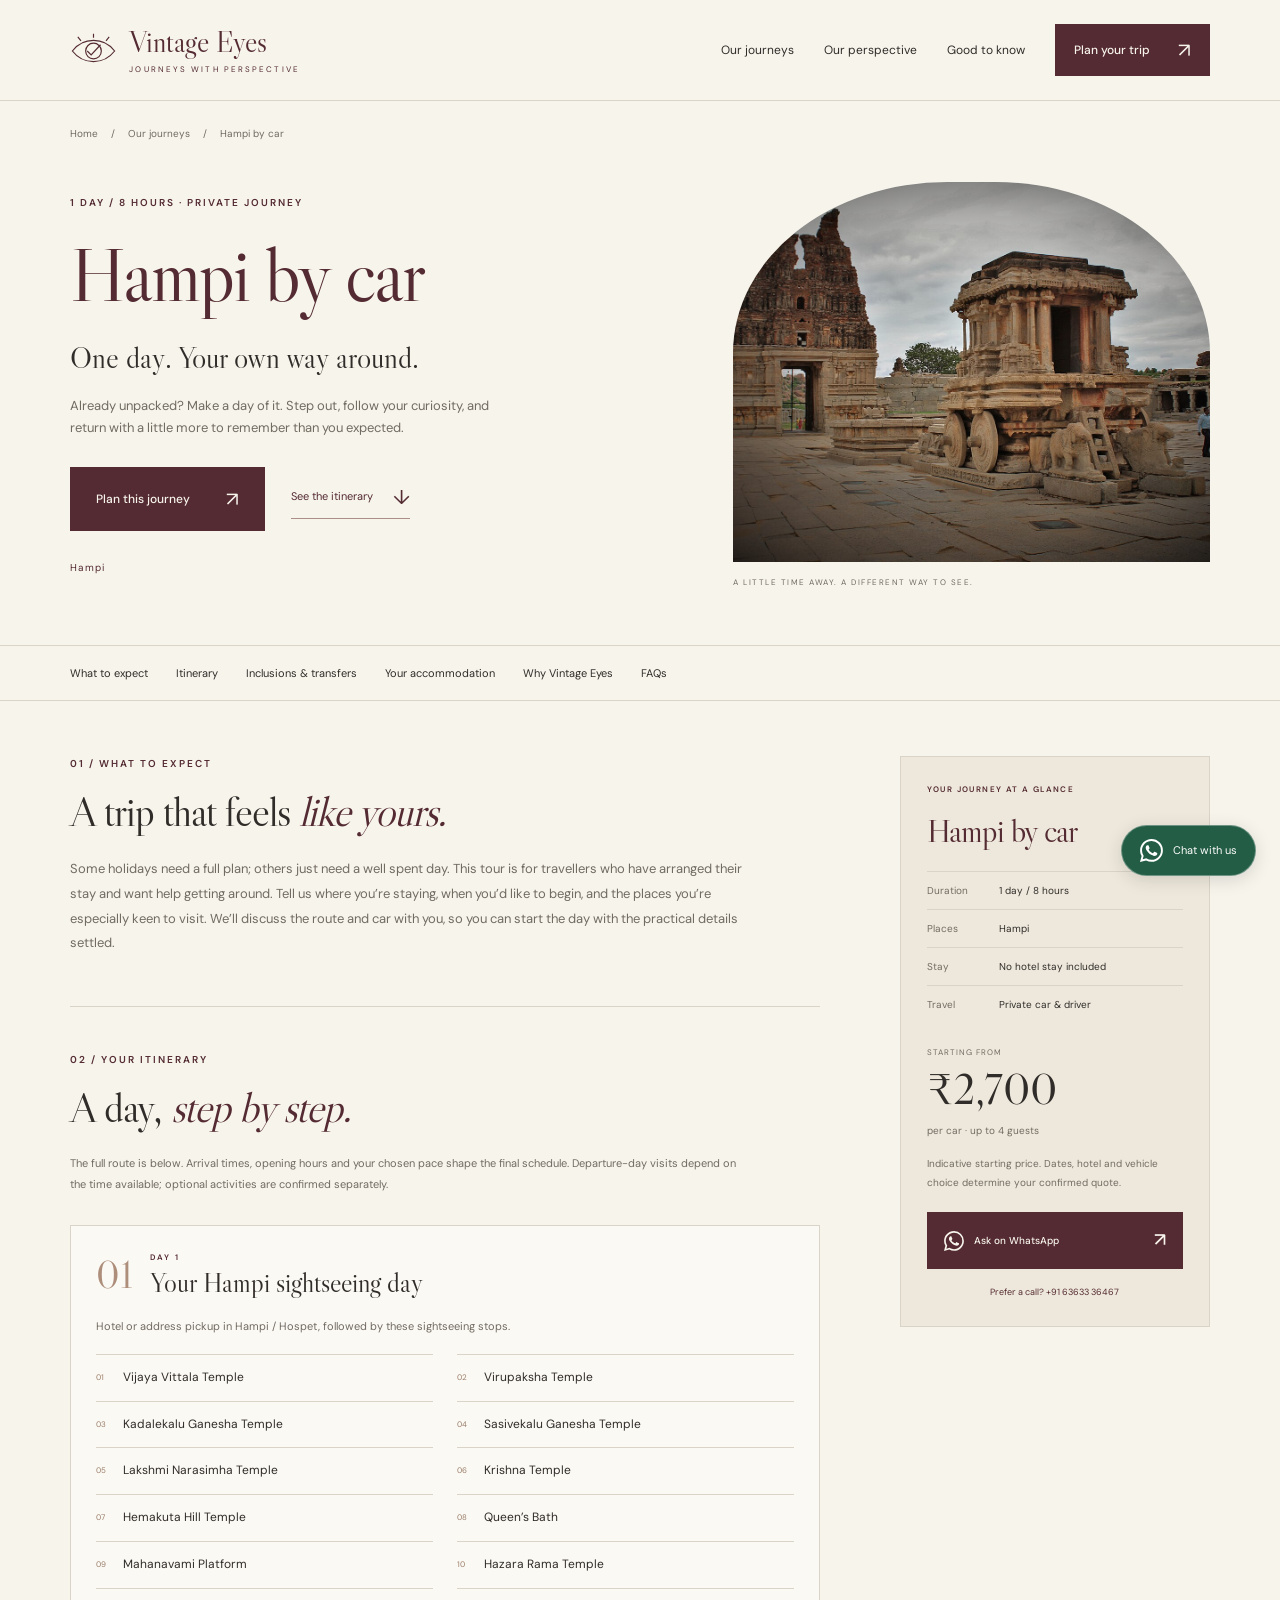
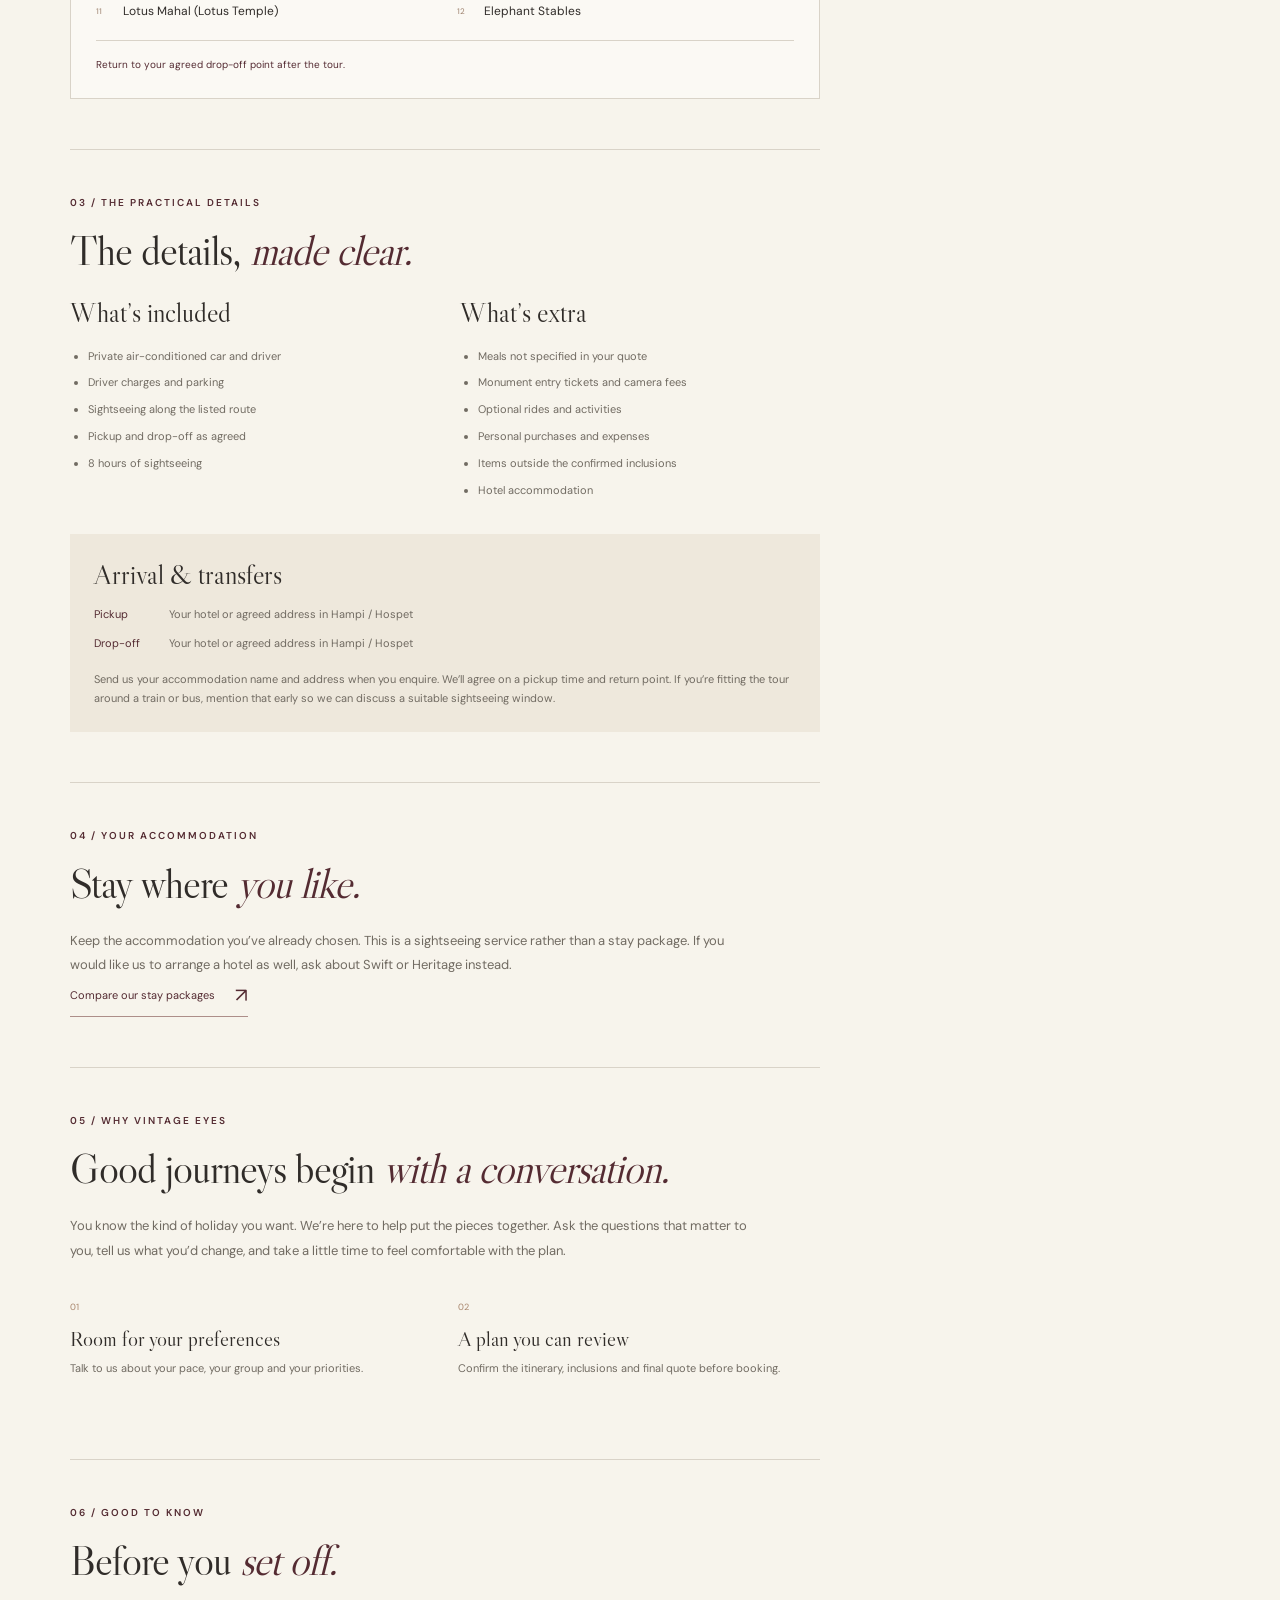
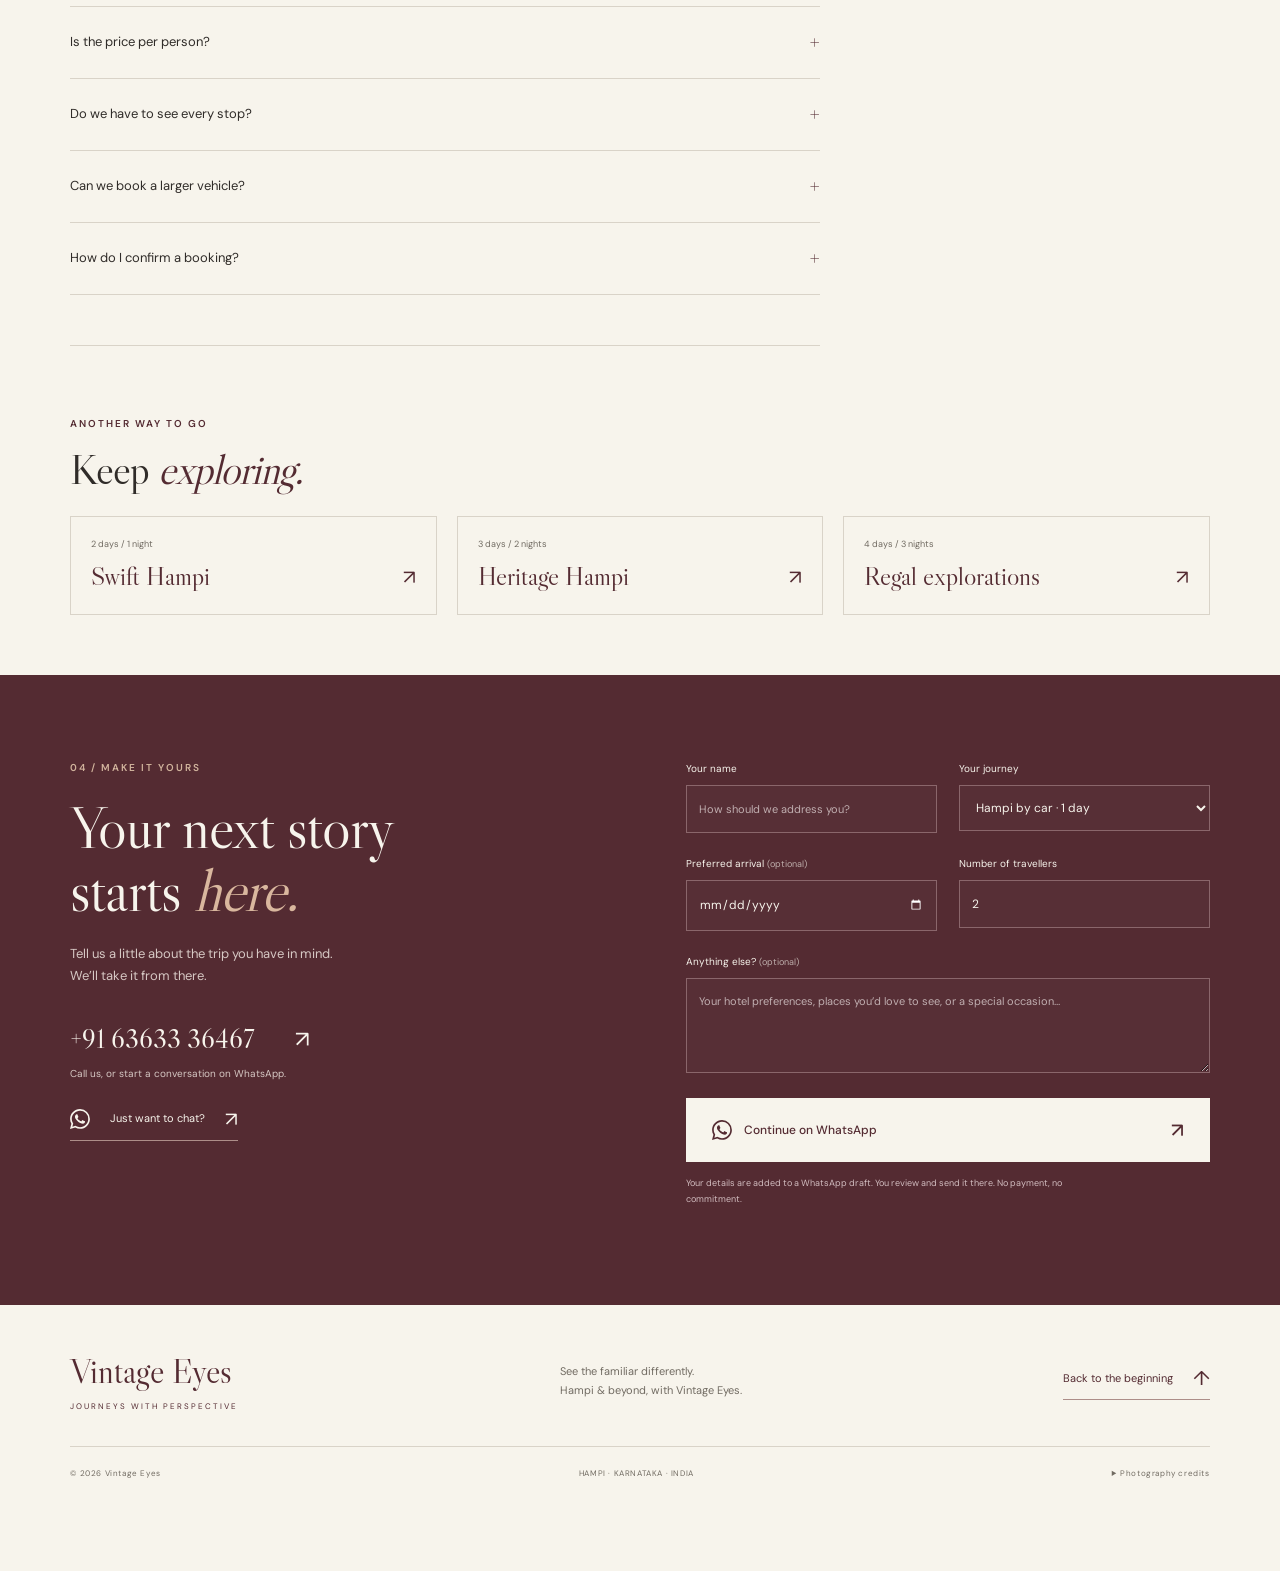
==== tours/hampi-sightseeing-by-car/index.html @ 8d4f8f56 "Add dedicated tour pages and improve WhatsApp enquiries" ====
<!doctype html>
<html lang="en">
<head>
  <meta charset="UTF-8">
  <meta name="viewport" content="width=device-width, initial-scale=1">
  <meta name="theme-color" content="#542b32">
  <title>Hampi sightseeing by car — a private day tour | Vintage Eyes</title>
  <meta name="description" content="Hampi sightseeing by car — a private day tour. See the complete itinerary, inclusions, transfers and stay options. Enquire with Vintage Eyes on WhatsApp.">
  <link rel="canonical" href="https://vintageeyestours.in/tours/hampi-sightseeing-by-car/">
  <meta property="og:title" content="Hampi sightseeing by car — a private day tour | Vintage Eyes">
  <meta property="og:description" content="Hampi sightseeing by car — a private day tour. See the complete itinerary, inclusions, transfers and stay options. Enquire with Vintage Eyes on WhatsApp.">
  <meta property="og:type" content="website">
  <meta property="og:url" content="https://vintageeyestours.in/tours/hampi-sightseeing-by-car/">
  <meta property="og:image" content="https://vintageeyestours.in/assets/images/chariot.jpg">
  <link rel="icon" href="../../assets/favicon.svg" type="image/svg+xml">
  <link rel="stylesheet" href="../../assets/css/style.css">
  <script src="../../assets/js/site.js" defer></script>
  <script type="application/ld+json">{"@context": "https://schema.org", "@type": "BreadcrumbList", "itemListElement": [{"@type": "ListItem", "position": 1, "name": "Home", "item": "https://vintageeyestours.in/"}, {"@type": "ListItem", "position": 2, "name": "Hampi by car", "item": "https://vintageeyestours.in/tours/hampi-sightseeing-by-car/"}]}</script>
</head>
<body class="tour-page">
<a class="skip-link" href="#main">Skip to content</a>
<header class="site-header">
    <a class="brand" href="../../" aria-label="Vintage Eyes home"><svg viewBox="0 0 60 44" aria-hidden="true"><path d="M3 23C17 5 43 5 57 23C43 41 17 41 3 23Z"/><circle cx="30" cy="23" r="10"/><path d="m22 23 5 5 12-13M30 1v5M10 5l4 5M50 5l-4 5"/></svg><span>Vintage Eyes<small>JOURNEYS WITH PERSPECTIVE</small></span></a>
    <button class="menu-toggle" aria-expanded="false" aria-controls="navigation" hidden>Menu <span aria-hidden="true">☰</span></button>
    <nav id="navigation" aria-label="Main navigation"><a href="../../#journeys">Our journeys</a><a href="../../#perspective">Our perspective</a><a href="../../#questions">Good to know</a><a class="button small" href="#plan">Plan your trip <span aria-hidden="true">↗</span></a></nav>
  </header>
<main id="main">
  <div class="breadcrumbs"><a href="../../">Home</a><span aria-hidden="true">/</span><a href="../../#journeys">Our journeys</a><span aria-hidden="true">/</span><span>Hampi by car</span></div>
  <section class="tour-hero section" aria-labelledby="tour-title"><div><p class="eyebrow">1 DAY / 8 HOURS · PRIVATE JOURNEY</p><h1 id="tour-title">Hampi by car</h1><p class="tour-tagline">One day. Your own way around.</p><p class="tour-intro">Already unpacked? Make a day of it. Step out, follow your curiosity, and return with a little more to remember than you expected.</p><div class="tour-hero-actions"><a class="button" href="#plan">Plan this journey <span aria-hidden="true">↗</span></a><a class="text-link" href="#itinerary">See the itinerary <span aria-hidden="true">↓</span></a></div><p class="tour-location">Hampi</p></div><figure><img src="../../assets/images/chariot.jpg" alt="The carved stone wheels and pillars of the Stone Chariot in Hampi" width="1280" height="853" fetchpriority="high"><figcaption>A LITTLE TIME AWAY. A DIFFERENT WAY TO SEE.</figcaption></figure></section>
  <nav class="tour-section-nav" aria-label="On this tour page"><a href="#expect">What to expect</a><a href="#itinerary">Itinerary</a><a href="#included">Inclusions & transfers</a><a href="#stays">Your accommodation</a><a href="#why-us">Why Vintage Eyes</a><a href="#questions">FAQs</a></nav>
  <div class="tour-layout section">
    <div class="tour-content">
      <section id="expect" class="tour-section"><p class="eyebrow">01 / WHAT TO EXPECT</p><h2>A trip that feels <em>like yours.</em></h2><p>Some holidays need a full plan; others just need a well spent day. This tour is for travellers who have arranged their stay and want help getting around. Tell us where you’re staying, when you’d like to begin, and the places you’re especially keen to visit. We’ll discuss the route and car with you, so you can start the day with the practical details settled.</p></section>
      <section id="itinerary" class="tour-section"><p class="eyebrow">02 / YOUR ITINERARY</p><h2>A day, <em>step by step.</em></h2><p class="section-note">The full route is below. Arrival times, opening hours and your chosen pace shape the final schedule. Departure-day visits depend on the time available; optional activities are confirmed separately.</p><article class="day-itinerary" data-day="1">
          <div class="day-heading"><span class="day-number">01</span><div><p class="eyebrow">DAY 1</p><h3>Your Hampi sightseeing day</h3></div></div>
          <p class="day-intro">Hotel or address pickup in Hampi / Hospet, followed by these sightseeing stops.</p>
          <ol class="stop-list"><li><span class="stop-number">01</span><div><h4>Vijaya Vittala Temple</h4></div></li><li><span class="stop-number">02</span><div><h4>Virupaksha Temple</h4></div></li><li><span class="stop-number">03</span><div><h4>Kadalekalu Ganesha Temple</h4></div></li><li><span class="stop-number">04</span><div><h4>Sasivekalu Ganesha Temple</h4></div></li><li><span class="stop-number">05</span><div><h4>Lakshmi Narasimha Temple</h4></div></li><li><span class="stop-number">06</span><div><h4>Krishna Temple</h4></div></li><li><span class="stop-number">07</span><div><h4>Hemakuta Hill Temple</h4></div></li><li><span class="stop-number">08</span><div><h4>Queen’s Bath</h4></div></li><li><span class="stop-number">09</span><div><h4>Mahanavami Platform</h4></div></li><li><span class="stop-number">10</span><div><h4>Hazara Rama Temple</h4></div></li><li><span class="stop-number">11</span><div><h4>Lotus Mahal (Lotus Temple)</h4></div></li><li><span class="stop-number">12</span><div><h4>Elephant Stables</h4></div></li></ol>
          <p class="day-end">Return to your agreed drop-off point after the tour.</p>
        </article></section>
      <section id="included" class="tour-section"><p class="eyebrow">03 / THE PRACTICAL DETAILS</p><h2>The details, <em>made clear.</em></h2><div class="included-grid"><div><h3>What’s included</h3><ul><li>Private air-conditioned car and driver</li>
<li>Driver charges and parking</li>
<li>Sightseeing along the listed route</li>
<li>Pickup and drop-off as agreed</li>
<li>8 hours of sightseeing</li></ul></div><div><h3>What’s extra</h3><ul><li>Meals not specified in your quote</li>
<li>Monument entry tickets and camera fees</li>
<li>Optional rides and activities</li>
<li>Personal purchases and expenses</li>
<li>Items outside the confirmed inclusions</li>
<li>Hotel accommodation</li></ul></div></div><div class="transfer-details"><h3>Arrival & transfers</h3><dl><div><dt>Pickup</dt><dd>Your hotel or agreed address in Hampi / Hospet</dd></div><div><dt>Drop-off</dt><dd>Your hotel or agreed address in Hampi / Hospet</dd></div></dl><p>Send us your accommodation name and address when you enquire. We’ll agree on a pickup time and return point. If you’re fitting the tour around a train or bus, mention that early so we can discuss a suitable sightseeing window.</p></div></section>
      <section id="stays" class="tour-section"><p class="eyebrow">04 / YOUR ACCOMMODATION</p><h2>Stay where <em>you like.</em></h2><p>Keep the accommodation you’ve already chosen. This is a sightseeing service rather than a stay package. If you would like us to arrange a hotel as well, ask about Swift or Heritage instead.</p><a class="text-link" href="../../#journeys">Compare our stay packages <span aria-hidden="true">↗</span></a></section>
      <section id="why-us" class="tour-section"><p class="eyebrow">05 / WHY VINTAGE EYES</p><h2>Good journeys begin <em>with a conversation.</em></h2><p>You know the kind of holiday you want. We’re here to help put the pieces together. Ask the questions that matter to you, tell us what you’d change, and take a little time to feel comfortable with the plan.</p><div class="principles"><div><span>01</span><h3>Room for your preferences</h3><p>Talk to us about your pace, your group and your priorities.</p></div><div><span>02</span><h3>A plan you can review</h3><p>Confirm the itinerary, inclusions and final quote before booking.</p></div></div></section>
      <section id="questions" class="tour-section"><p class="eyebrow">06 / GOOD TO KNOW</p><h2>Before you <em>set off.</em></h2><div class="faq-list"><details><summary>Is the price per person?</summary><p>No. The starting price is per private car for up to four guests. Tell us your group size and vehicle preference for a confirmed quote.</p></details><details><summary>Do we have to see every stop?</summary><p>Tell us what interests you most and how much time you have. We’ll discuss a route that suits your day before confirming it.</p></details><details><summary>Can we book a larger vehicle?</summary><p>Tell us the number of adults and children, and any luggage you’ll carry. We’ll discuss suitable options and confirm the vehicle-specific rate with you.</p></details><details><summary>How do I confirm a booking?</summary><p>Send an enquiry first. We’ll discuss availability, your itinerary and the final price, then share the payment and cancellation terms for you to review. An enquiry is not a confirmed reservation.</p></details></div></section>
    </div>
    <aside class="tour-sidebar" aria-label="Tour summary"><p class="eyebrow">YOUR JOURNEY AT A GLANCE</p><h2>Hampi by car</h2><dl><div><dt>Duration</dt><dd>1 day / 8 hours</dd></div><div><dt>Places</dt><dd>Hampi</dd></div><div><dt>Stay</dt><dd>No hotel stay included</dd></div><div><dt>Travel</dt><dd>Private car & driver</dd></div></dl><div class="sidebar-price"><span>STARTING FROM</span><strong>₹2,700</strong><small>per car · up to 4 guests</small></div><p class="section-note">Indicative starting price. Dates, hotel and vehicle choice determine your confirmed quote.</p><a class="button whatsapp-button" href="https://wa.me/916363336467?text=Hello%20Vintage%20Eyes%21%20I%E2%80%99m%20interested%20in%20Hampi%20by%20car.%20Please%20share%20availability%20and%20a%20quote." target="_blank" rel="noopener noreferrer"><svg xmlns="http://www.w3.org/2000/svg" width="16" height="16" fill="currentColor" class="whatsapp-icon" aria-hidden="true" focusable="false" viewBox="0 0 16 16">
  <path d="M13.601 2.326A7.85 7.85 0 0 0 7.994 0C3.627 0 .068 3.558.064 7.926c0 1.399.366 2.76 1.057 3.965L0 16l4.204-1.102a7.9 7.9 0 0 0 3.79.965h.004c4.368 0 7.926-3.558 7.93-7.93A7.9 7.9 0 0 0 13.6 2.326zM7.994 14.521a6.6 6.6 0 0 1-3.356-.92l-.24-.144-2.494.654.666-2.433-.156-.251a6.56 6.56 0 0 1-1.007-3.505c0-3.626 2.957-6.584 6.591-6.584a6.56 6.56 0 0 1 4.66 1.931 6.56 6.56 0 0 1 1.928 4.66c-.004 3.639-2.961 6.592-6.592 6.592m3.615-4.934c-.197-.099-1.17-.578-1.353-.646-.182-.065-.315-.099-.445.099-.133.197-.513.646-.627.775-.114.133-.232.148-.43.05-.197-.1-.836-.308-1.592-.985-.59-.525-.985-1.175-1.103-1.372-.114-.198-.011-.304.088-.403.087-.088.197-.232.296-.346.1-.114.133-.198.198-.33.065-.134.034-.248-.015-.347-.05-.099-.445-1.076-.612-1.47-.16-.389-.323-.335-.445-.34-.114-.007-.247-.007-.38-.007a.73.73 0 0 0-.529.247c-.182.198-.691.677-.691 1.654s.71 1.916.81 2.049c.098.133 1.394 2.132 3.383 2.992.47.205.84.326 1.129.418.475.152.904.129 1.246.08.38-.058 1.171-.48 1.338-.943.164-.464.164-.86.114-.943-.049-.084-.182-.133-.38-.232"/>
</svg><span>Ask on WhatsApp</span><span aria-hidden="true">↗</span></a><a class="sidebar-call" href="tel:+916363336467">Prefer a call? +91 63633 36467</a></aside>
  </div>
  <section class="other-journeys section" aria-labelledby="other-title"><p class="eyebrow">ANOTHER WAY TO GO</p><h2 id="other-title">Keep <em>exploring.</em></h2><div><a class="other-tour" href="../swift-hampi-tour/"><span>2 days / 1 night</span><strong>Swift Hampi</strong><span aria-hidden="true">↗</span></a><a class="other-tour" href="../heritage-hampi-tour/"><span>3 days / 2 nights</span><strong>Heritage Hampi</strong><span aria-hidden="true">↗</span></a><a class="other-tour" href="../regal-hampi-aihole-pattadakal-badami-tour/"><span>4 days / 3 nights</span><strong>Regal explorations</strong><span aria-hidden="true">↗</span></a></div></section>
  <section id="plan" class="plan section" aria-labelledby="plan-title"><div class="plan-copy"><p class="eyebrow">04 / MAKE IT YOURS</p><h2 id="plan-title">Your next story<br>starts <em>here.</em></h2><p>Tell us a little about the trip you have in mind.<br>We’ll take it from there.</p><a class="contact-number" href="tel:+916363336467">+91 63633 36467 <span aria-hidden="true">↗</span></a><p class="contact-caption">Call us, or start a conversation on WhatsApp.</p><a class="text-link" href="https://wa.me/916363336467" target="_blank" rel="noopener noreferrer"><svg xmlns="http://www.w3.org/2000/svg" width="16" height="16" fill="currentColor" class="whatsapp-icon" aria-hidden="true" focusable="false" viewBox="0 0 16 16">
  <path d="M13.601 2.326A7.85 7.85 0 0 0 7.994 0C3.627 0 .068 3.558.064 7.926c0 1.399.366 2.76 1.057 3.965L0 16l4.204-1.102a7.9 7.9 0 0 0 3.79.965h.004c4.368 0 7.926-3.558 7.93-7.93A7.9 7.9 0 0 0 13.6 2.326zM7.994 14.521a6.6 6.6 0 0 1-3.356-.92l-.24-.144-2.494.654.666-2.433-.156-.251a6.56 6.56 0 0 1-1.007-3.505c0-3.626 2.957-6.584 6.591-6.584a6.56 6.56 0 0 1 4.66 1.931 6.56 6.56 0 0 1 1.928 4.66c-.004 3.639-2.961 6.592-6.592 6.592m3.615-4.934c-.197-.099-1.17-.578-1.353-.646-.182-.065-.315-.099-.445.099-.133.197-.513.646-.627.775-.114.133-.232.148-.43.05-.197-.1-.836-.308-1.592-.985-.59-.525-.985-1.175-1.103-1.372-.114-.198-.011-.304.088-.403.087-.088.197-.232.296-.346.1-.114.133-.198.198-.33.065-.134.034-.248-.015-.347-.05-.099-.445-1.076-.612-1.47-.16-.389-.323-.335-.445-.34-.114-.007-.247-.007-.38-.007a.73.73 0 0 0-.529.247c-.182.198-.691.677-.691 1.654s.71 1.916.81 2.049c.098.133 1.394 2.132 3.383 2.992.47.205.84.326 1.129.418.475.152.904.129 1.246.08.38-.058 1.171-.48 1.338-.943.164-.464.164-.86.114-.943-.049-.084-.182-.133-.38-.232"/>
</svg>Just want to chat? <span aria-hidden="true">↗</span></a></div><form id="enquiry-form" hidden action="https://wa.me/916363336467" method="get" target="_blank" rel="noopener noreferrer"><div class="form-trap" aria-hidden="true"><label>Leave this field empty<input type="text" name="website" tabindex="-1" autocomplete="off"></label></div><div class="form-grid"><label>Your name<input name="traveller" autocomplete="name" placeholder="How should we address you?" maxlength="80" required></label><label>Your journey<select id="journey-select" name="journey"><option value="Not sure yet">Help me choose</option><option value="Swift Hampi — 2 days">Swift Hampi · 2 days</option><option value="Heritage Hampi — 3 days">Heritage Hampi · 3 days</option><option value="Regal heritage circuit — 4 days">Regal explorations · 4 days</option><option value="Hampi sightseeing by car — 1 day" selected>Hampi by car · 1 day</option></select></label><label>Preferred arrival <span>(optional)</span><input type="date" name="arrival" id="arrival"></label><label>Number of travellers<input type="number" name="guests" min="1" max="50" step="1" value="2" required></label><label class="full-width">Anything else? <span>(optional)</span><textarea name="notes" rows="3" maxlength="1500" placeholder="Your hotel preferences, places you’d love to see, or a special occasion…"></textarea></label></div><button class="button whatsapp-button" type="submit"><svg xmlns="http://www.w3.org/2000/svg" width="16" height="16" fill="currentColor" class="whatsapp-icon" aria-hidden="true" focusable="false" viewBox="0 0 16 16">
  <path d="M13.601 2.326A7.85 7.85 0 0 0 7.994 0C3.627 0 .068 3.558.064 7.926c0 1.399.366 2.76 1.057 3.965L0 16l4.204-1.102a7.9 7.9 0 0 0 3.79.965h.004c4.368 0 7.926-3.558 7.93-7.93A7.9 7.9 0 0 0 13.6 2.326zM7.994 14.521a6.6 6.6 0 0 1-3.356-.92l-.24-.144-2.494.654.666-2.433-.156-.251a6.56 6.56 0 0 1-1.007-3.505c0-3.626 2.957-6.584 6.591-6.584a6.56 6.56 0 0 1 4.66 1.931 6.56 6.56 0 0 1 1.928 4.66c-.004 3.639-2.961 6.592-6.592 6.592m3.615-4.934c-.197-.099-1.17-.578-1.353-.646-.182-.065-.315-.099-.445.099-.133.197-.513.646-.627.775-.114.133-.232.148-.43.05-.197-.1-.836-.308-1.592-.985-.59-.525-.985-1.175-1.103-1.372-.114-.198-.011-.304.088-.403.087-.088.197-.232.296-.346.1-.114.133-.198.198-.33.065-.134.034-.248-.015-.347-.05-.099-.445-1.076-.612-1.47-.16-.389-.323-.335-.445-.34-.114-.007-.247-.007-.38-.007a.73.73 0 0 0-.529.247c-.182.198-.691.677-.691 1.654s.71 1.916.81 2.049c.098.133 1.394 2.132 3.383 2.992.47.205.84.326 1.129.418.475.152.904.129 1.246.08.38-.058 1.171-.48 1.338-.943.164-.464.164-.86.114-.943-.049-.084-.182-.133-.38-.232"/>
</svg><span class="whatsapp-label">Continue on WhatsApp</span> <span aria-hidden="true">↗</span></button><p class="form-note">Your details are added to a WhatsApp draft. You review and send it there. No payment, no commitment.</p><p id="form-status" class="form-note" role="status"></p></form><noscript><div class="no-script-enquiry"><p>You can enquire directly on WhatsApp or call us. JavaScript is needed to prepare a personalised draft from the form.</p><a class="button whatsapp-button" href="https://wa.me/916363336467" target="_blank" rel="noopener noreferrer"><svg xmlns="http://www.w3.org/2000/svg" width="16" height="16" fill="currentColor" class="whatsapp-icon" aria-hidden="true" focusable="false" viewBox="0 0 16 16">
  <path d="M13.601 2.326A7.85 7.85 0 0 0 7.994 0C3.627 0 .068 3.558.064 7.926c0 1.399.366 2.76 1.057 3.965L0 16l4.204-1.102a7.9 7.9 0 0 0 3.79.965h.004c4.368 0 7.926-3.558 7.93-7.93A7.9 7.9 0 0 0 13.6 2.326zM7.994 14.521a6.6 6.6 0 0 1-3.356-.92l-.24-.144-2.494.654.666-2.433-.156-.251a6.56 6.56 0 0 1-1.007-3.505c0-3.626 2.957-6.584 6.591-6.584a6.56 6.56 0 0 1 4.66 1.931 6.56 6.56 0 0 1 1.928 4.66c-.004 3.639-2.961 6.592-6.592 6.592m3.615-4.934c-.197-.099-1.17-.578-1.353-.646-.182-.065-.315-.099-.445.099-.133.197-.513.646-.627.775-.114.133-.232.148-.43.05-.197-.1-.836-.308-1.592-.985-.59-.525-.985-1.175-1.103-1.372-.114-.198-.011-.304.088-.403.087-.088.197-.232.296-.346.1-.114.133-.198.198-.33.065-.134.034-.248-.015-.347-.05-.099-.445-1.076-.612-1.47-.16-.389-.323-.335-.445-.34-.114-.007-.247-.007-.38-.007a.73.73 0 0 0-.529.247c-.182.198-.691.677-.691 1.654s.71 1.916.81 2.049c.098.133 1.394 2.132 3.383 2.992.47.205.84.326 1.129.418.475.152.904.129 1.246.08.38-.058 1.171-.48 1.338-.943.164-.464.164-.86.114-.943-.049-.084-.182-.133-.38-.232"/>
</svg><span>Open WhatsApp</span></a></div></noscript></section>
</main>
<footer class="site-footer"><div class="footer-top"><a class="footer-brand" href="../../">Vintage Eyes<span>JOURNEYS WITH PERSPECTIVE</span></a><p>See the familiar differently.<br>Hampi & beyond, with Vintage Eyes.</p><a href="#main" class="text-link">Back to the beginning <span aria-hidden="true">↑</span></a></div><div class="footer-bottom"><span>© <span id="year">2026</span> Vintage Eyes</span><span>HAMPI · KARNATAKA · INDIA</span><details class="credits"><summary>Photography credits</summary><p>Hemakuta Hill: <a href="https://commons.wikimedia.org/wiki/File:Hampi_-_Hemakuta_Hill,_Virupaksha_Temple.jpg" target="_blank" rel="noopener noreferrer">Ingo Mehling</a>. Stone Chariot: <a href="https://commons.wikimedia.org/wiki/File:Stone_Chariot,_Hampi_2.jpg" target="_blank" rel="noopener noreferrer">Ajayreddykalavalli</a>. Agastya Lake: <a href="https://commons.wikimedia.org/wiki/File:Agastya_Lake_with_Badami_Temples.jpg" target="_blank" rel="noopener noreferrer">Mbigul</a>. All via Wikimedia Commons, <a href="https://creativecommons.org/licenses/by-sa/4.0/" target="_blank" rel="noopener noreferrer">CC BY-SA 4.0</a>. Images resized and cropped for display; image adaptations retain the same license.</p></details></div></footer>
<a class="floating-whatsapp" href="https://wa.me/916363336467" target="_blank" rel="noopener noreferrer" aria-label="Chat with Vintage Eyes on WhatsApp"><svg xmlns="http://www.w3.org/2000/svg" width="16" height="16" fill="currentColor" class="whatsapp-icon" aria-hidden="true" focusable="false" viewBox="0 0 16 16">
  <path d="M13.601 2.326A7.85 7.85 0 0 0 7.994 0C3.627 0 .068 3.558.064 7.926c0 1.399.366 2.76 1.057 3.965L0 16l4.204-1.102a7.9 7.9 0 0 0 3.79.965h.004c4.368 0 7.926-3.558 7.93-7.93A7.9 7.9 0 0 0 13.6 2.326zM7.994 14.521a6.6 6.6 0 0 1-3.356-.92l-.24-.144-2.494.654.666-2.433-.156-.251a6.56 6.56 0 0 1-1.007-3.505c0-3.626 2.957-6.584 6.591-6.584a6.56 6.56 0 0 1 4.66 1.931 6.56 6.56 0 0 1 1.928 4.66c-.004 3.639-2.961 6.592-6.592 6.592m3.615-4.934c-.197-.099-1.17-.578-1.353-.646-.182-.065-.315-.099-.445.099-.133.197-.513.646-.627.775-.114.133-.232.148-.43.05-.197-.1-.836-.308-1.592-.985-.59-.525-.985-1.175-1.103-1.372-.114-.198-.011-.304.088-.403.087-.088.197-.232.296-.346.1-.114.133-.198.198-.33.065-.134.034-.248-.015-.347-.05-.099-.445-1.076-.612-1.47-.16-.389-.323-.335-.445-.34-.114-.007-.247-.007-.38-.007a.73.73 0 0 0-.529.247c-.182.198-.691.677-.691 1.654s.71 1.916.81 2.049c.098.133 1.394 2.132 3.383 2.992.47.205.84.326 1.129.418.475.152.904.129 1.246.08.38-.058 1.171-.48 1.338-.943.164-.464.164-.86.114-.943-.049-.084-.182-.133-.38-.232"/>
</svg><span>Chat with us</span></a>
</body>
</html>
---- assets/css/style.css ----
@import url('https://fonts.googleapis.com/css2?family=DM+Sans:wght@400;500;600;700&family=Libre+Caslon+Display&display=swap');
:root{--paper:#f7f4ec;--ink:#302c29;--wine:#542b32;--muted:#716b62;--line:#d9d3c8;--serif:'Libre Caslon Display',Georgia,serif;--sans:'DM Sans',Arial,sans-serif}
*{box-sizing:border-box}html{scroll-behavior:smooth;scroll-padding-top:110px}body{margin:0;background:var(--paper);color:var(--ink);font:15px/1.7 var(--sans)}a{color:inherit;text-decoration:none}button,input,select,textarea{font:inherit}button,a,input,select,textarea,summary{-webkit-tap-highlight-color:transparent}button,a,summary{touch-action:manipulation}button{cursor:pointer}img{display:block;max-width:100%;object-fit:cover}button{color:inherit}h1,h2,h3,p,figure{margin:0}h1,h2,h3{font-weight:400}h1,h2,h3,em{font-family:var(--serif)}em{font-style:italic;color:var(--wine)}button:focus-visible,a:focus-visible,summary:focus-visible{outline:3px solid #b58251;outline-offset:5px}input:focus,select:focus,textarea:focus{outline:2px solid var(--wine);outline-offset:3px}[hidden]{display:none!important}.sr-only{position:absolute;width:1px;height:1px;padding:0;margin:-1px;overflow:hidden;clip:rect(0,0,0,0);white-space:nowrap;border:0}.skip-link{position:fixed;top:10px;left:10px;z-index:100;transform:translateY(-200%);background:var(--wine);color:white;padding:10px 20px}.skip-link:focus{transform:none}
.site-header{display:flex;align-items:center;justify-content:space-between;gap:24px;padding:24px 5.5%;border-bottom:1px solid var(--line);position:relative;z-index:5}.brand{display:flex;align-items:center;gap:12px}.brand svg{width:47px;fill:none;stroke:var(--wine);stroke-width:1.5}.brand>span{font:29px/1 var(--serif);color:var(--wine)}.brand small{display:block;margin-top:8px;font:8px/1 var(--sans);letter-spacing:2.1px}nav{display:flex;gap:30px;align-items:center;font-size:12px}nav>a:not(.button){position:relative}nav>a:not(.button):after{content:'';position:absolute;left:0;bottom:-5px;width:0;height:1px;background:var(--wine);transition:width .2s}nav>a:hover:after{width:100%}.button{display:inline-flex;justify-content:space-between;align-items:center;gap:36px;background:var(--wine);color:var(--paper);padding:16px 25px;border:1px solid var(--wine);font-size:12px;line-height:1.5;font-weight:500;transition:background .2s,transform .2s}.button:hover{background:#713d45;transform:translateY(-2px)}.button span{font-size:20px;font-weight:400}.button.small{padding:10px 18px;gap:28px}.eyebrow{font-size:10px;letter-spacing:2px;font-weight:600;line-height:1.6;color:var(--wine)}.sun{font-size:22px;vertical-align:middle;margin-right:9px}
.hero{display:grid;grid-template-columns:1fr 1fr;max-width:1600px;margin:0 auto;padding:54px 5.5% 56px;gap:48px;align-items:center}.hero-copy{padding:18px 0}.hero h1{font-size:clamp(64px,6.6vw,106px);line-height:.98;letter-spacing:-3px;margin:28px 0}.hero-description{max-width:365px;color:var(--muted);font-size:14px;line-height:1.85;margin-bottom:30px}.hero-footnote{font-size:10px;color:var(--muted);margin-top:40px;display:flex;align-items:center;gap:13px}.line{width:30px;height:1px;background:var(--wine)}.hero-image{position:relative}.hero-image>img{width:100%;height:490px;object-position:47% center;border-radius:45% 45% 0 0}.hero-image figcaption{display:flex;justify-content:space-between;gap:15px;margin-top:15px;font-size:9px;letter-spacing:1px}.hero-image figcaption span:last-child{letter-spacing:0;color:var(--muted)}.image-stamp{position:absolute;bottom:56px;left:-35px;width:116px;height:116px;display:flex;flex-direction:column;justify-content:center;align-items:center;border-radius:50%;border:1px solid var(--paper);outline:6px solid var(--wine);background:var(--wine);color:var(--paper);font-size:10px;letter-spacing:2px;line-height:1.5;transform:rotate(-12deg)}.image-stamp i{font:30px/1 var(--serif);letter-spacing:0;margin-top:3px}.destination-strip{border-top:1px solid var(--line);border-bottom:1px solid var(--line);display:flex;justify-content:space-between;align-items:center;gap:25px;padding:22px 5.5%}.destination-strip>span{font-size:8px;letter-spacing:1.8px;color:var(--muted)}.destination-strip p{font:23px var(--serif)}.destination-strip i{font:15px var(--sans);color:#aa8260;margin:0 22px}
.section{padding:85px 5.5%;max-width:1600px;margin:auto}.section-heading{display:flex;justify-content:space-between;gap:35px;align-items:end;margin-bottom:30px}h2{font-size:clamp(38px,3.6vw,58px);line-height:1.06;letter-spacing:-1px}.section-heading h2{margin-top:15px}.section-heading>p{color:var(--muted);font-size:12px;max-width:310px;padding-bottom:4px}.filters{display:flex;gap:8px;margin:32px 0}.filter{background:transparent;border:1px solid var(--line);padding:9px 18px;border-radius:30px;font-size:11px}.filter span{margin-left:12px;font-size:8px;opacity:.7}.filter.active{background:var(--wine);color:var(--paper);border-color:var(--wine)}.filter:hover{border-color:var(--wine)}.tour-grid{display:grid;grid-template-columns:repeat(2,minmax(0,1fr));gap:42px 28px}.tour-card{border:1px solid var(--line);background:#fbf9f4}.tour-image{position:relative;overflow:hidden;display:block}.tour-image img{width:100%;height:285px;transition:transform .6s}.tour-image:hover img{transform:scale(1.035)}.image-tag{position:absolute;top:18px;left:18px;background:var(--paper);padding:5px 11px;font-size:8px;letter-spacing:1.3px}.tour-number{position:absolute;bottom:12px;right:20px;color:white;font:44px var(--serif);text-shadow:0 1px 8px #0006}.tour-body{padding:24px 26px}.tour-meta{font-size:9px;letter-spacing:1.1px;display:flex;justify-content:space-between;gap:10px;color:var(--wine)}.tour-meta span{color:var(--muted);font-size:8px}.tour-body h3{font-size:38px;line-height:1.2;margin:12px 0}.tour-body>p:not(.tour-meta){color:var(--muted);font-size:12px;max-width:410px;min-height:41px}.inclusion-row{display:flex;gap:19px;margin:20px 0 24px;font-size:10px;color:var(--muted)}.inclusion-row span:before{content:'✓';color:var(--wine);margin-right:5px}.tour-bottom{border-top:1px solid var(--line);padding-top:18px;display:flex;align-items:center;justify-content:space-between;gap:10px}.tour-bottom small{display:block;font-size:8px;letter-spacing:1px;color:var(--muted)}.tour-bottom strong{font-weight:400;font:30px var(--serif)}.text-link{display:inline-flex;align-items:center;gap:20px;font-size:11px;color:var(--wine);border-bottom:1px solid #ad8e89;padding-bottom:4px}.text-link span{font-size:20px}.text-link:hover{color:#925762}.price-note{font-size:10px;line-height:1.8;color:var(--muted);margin-top:24px}.sightseeing-image img{object-position:center 64%}
.perspective{display:grid;grid-template-columns:1fr 1fr;gap:8%;border-top:1px solid var(--line);align-items:center}.perspective-photo{position:relative}.perspective-photo img{height:525px;width:100%;object-position:35% center}.perspective-photo>span{position:absolute;bottom:24px;left:24px;font-size:9px;letter-spacing:2px;color:white;background:var(--wine);padding:9px 15px}.perspective-copy h2{margin:22px 0}.perspective-copy>p:not(.eyebrow){font-size:13px;color:var(--muted);margin:16px 0;max-width:420px}.principles{display:grid;grid-template-columns:1fr 1fr;gap:25px;margin:30px 0}.principles>div>span{font-size:9px;color:#a8856c}.principles h3{font:21px var(--serif);margin:7px 0}.principles p{font-size:11px;color:var(--muted);line-height:1.8}.faq{display:grid;grid-template-columns:.85fr 1.4fr;gap:8%;border-top:1px solid var(--line)}.faq h2{margin:18px 0 22px}.faq>div>p:not(.eyebrow){color:var(--muted);font-size:12px}.faq-list details{border-bottom:1px solid var(--line);padding:20px 0}.faq-list details:first-child{border-top:1px solid var(--line)}.faq-list summary{cursor:pointer;list-style:none;display:flex;justify-content:space-between;gap:15px;font-size:13px;align-items:center}.faq-list summary::-webkit-details-marker{display:none}.faq-list summary:after{content:'+';font:25px var(--serif);color:var(--wine)}.faq-list details[open] summary:after{content:'−'}.faq-list details p{font-size:12px;color:var(--muted);margin-top:15px;max-width:550px}
.plan{background:var(--wine);color:var(--paper);display:grid;grid-template-columns:1fr 1fr;gap:8%;max-width:none}.plan .eyebrow{color:#d1b49d}.plan h2{font-size:clamp(48px,4.7vw,72px);margin:20px 0}.plan em{color:#d9b79e}.plan-copy>p:not(.eyebrow){color:#d6c8c4;font-size:13px}.contact-number{display:inline-flex;align-items:center;gap:40px;font:27px var(--serif);margin-top:35px}.contact-number span{font:23px var(--sans)}.plan-copy .contact-caption{font-size:10px!important;margin:8px 0 20px}.plan .text-link{color:var(--paper)}.form-grid{display:grid;grid-template-columns:1fr 1fr;gap:22px}.form-grid label{font-size:10px;display:block}.form-grid label>span{opacity:.65;font-size:9px}.form-grid input,.form-grid select,.form-grid textarea{margin-top:8px;display:block;width:100%;min-width:0;border:1px solid #8a666b;border-radius:0;background:#ffffff05;color:var(--paper);padding:13px 12px;font-size:12px;color-scheme:dark}.form-grid input::placeholder,.form-grid textarea::placeholder{color:#c0aeb0;font-size:11px}.form-grid select{height:46px}.form-grid select option{background:var(--wine)}.form-grid input:focus,.form-grid select:focus,.form-grid textarea:focus{outline-color:#d9b79e}.form-grid textarea{resize:vertical;min-height:95px}.full-width{grid-column:1/-1}.plan form .button{background:var(--paper);color:var(--wine);margin-top:25px;width:100%;border-color:var(--paper)}.plan form .button:hover{background:#e8dacc}.form-note{font-size:9px;color:#d1bcbf;line-height:1.8;margin-top:13px;max-width:390px}.form-note a{text-decoration:underline}.site-footer{padding:45px 5.5% 25px}.footer-top{display:flex;justify-content:space-between;align-items:center;gap:30px;padding-bottom:35px}.footer-brand{font:34px var(--serif);color:var(--wine)}.footer-brand span{display:block;font:8px var(--sans);letter-spacing:2px;margin-top:9px}.footer-top>p{font-size:11px;color:var(--muted)}.footer-bottom{display:flex;align-items:start;justify-content:space-between;gap:20px;padding-top:20px;border-top:1px solid var(--line);font-size:8px;letter-spacing:.6px;color:var(--muted)}.credits{max-width:280px}.credits summary{cursor:pointer;text-align:right}.credits p{margin-top:12px;font-size:10px;letter-spacing:0}.credits a{text-decoration:underline}
dialog{width:min(620px,calc(100% - 32px));max-height:85dvh;background:var(--paper);color:var(--ink);border:0;padding:40px;box-shadow:0 20px 80px #0003;overflow:auto}dialog::backdrop{background:#21191bbf;backdrop-filter:blur(3px)}body.modal-open{overflow:hidden}.dialog-close{position:absolute;right:14px;top:8px;background:none;border:0;font-size:30px;padding:0 10px}.dialog-image{height:180px;width:100%;margin-bottom:24px}.dialog-title{font:42px/1.1 var(--serif);margin:12px 0 8px}.dialog-price{font-size:13px;color:var(--wine);margin:12px 0}.dialog-description{font-size:12px;color:var(--muted)}.itinerary{padding:0;list-style:none;margin:24px 0}.itinerary li{padding:12px 0;border-top:1px solid var(--line)}.itinerary strong{display:block;font-size:11px;font-weight:500}.itinerary p{font-size:11px;color:var(--muted);margin-top:4px}.dialog-inclusions{font-size:11px;color:var(--muted);margin:18px 0}.dialog-note{font-size:9px;color:var(--muted);margin-top:12px}.menu-toggle{background:none;border:1px solid var(--line);padding:8px 12px;font-size:11px}.menu-toggle span{margin-left:10px}
@media(min-width:1600px){.destination-strip,.site-header,.site-footer,.plan{padding-left:max(5.5%,calc((100vw - 1424px)/2));padding-right:max(5.5%,calc((100vw - 1424px)/2))}}
@media(max-width:1000px){nav{gap:18px}.hero{gap:35px}.hero h1{font-size:75px}.hero-image>img{height:430px}.hero-image figcaption{font-size:8px}.destination-strip i{margin:0 14px}.destination-strip>span{font-size:7px}.section-heading{display:block}.section-heading>p{margin-top:18px}.perspective{gap:6%}.tour-meta{font-size:8px}.tour-meta span{font-size:7px}.tour-bottom .text-link{gap:8px}.plan{gap:5%}.form-grid{gap:15px}}
@media(max-width:760px){html{scroll-padding-top:25px}.site-header{padding:20px 6%;align-items:center;flex-wrap:wrap}.brand>span{font-size:27px}.brand svg{width:40px}.brand small{font-size:7px}nav{flex-wrap:wrap;width:100%;gap:20px;padding-top:10px}nav .button{padding:8px 14px}.js-enabled #navigation{display:none}.js-enabled #navigation.is-open{display:flex}.hero{grid-template-columns:1fr;padding:35px 6% 38px;gap:35px}.hero h1{font-size:clamp(64px,12vw,90px);letter-spacing:-2px;margin:22px 0}.hero-description{max-width:400px}.hero-footnote{margin-top:25px}.hero-image{margin-left:18px}.hero-image>img{height:450px;max-height:110vw}.image-stamp{width:95px;height:95px;font-size:8px;left:-18px;bottom:55px}.image-stamp i{font-size:25px}.destination-strip{justify-content:center;padding:20px 6%}.destination-strip>span{display:none}.destination-strip p{font-size:21px}.destination-strip i{margin:0 11px}.section{padding:55px 6%}.section-heading h2{font-size:42px;max-width:440px}.section-heading h2 em{display:block}.filters{flex-wrap:wrap;gap:7px;margin:26px 0}.filter{font-size:10px;padding:8px 13px}.filter span{margin-left:8px}.tour-grid{gap:24px;grid-template-columns:1fr}.tour-image img{height:280px}.tour-body{padding:22px}.tour-meta{font-size:9px}.tour-meta span{font-size:8px}.tour-body>p:not(.tour-meta){min-height:0}.tour-bottom .text-link{gap:18px}.perspective{grid-template-columns:1fr;gap:32px}.perspective-photo img{height:370px}.perspective-copy h2{font-size:48px}.perspective-copy>p:not(.eyebrow){max-width:none}.faq{grid-template-columns:1fr;gap:30px}.faq h2{font-size:46px}.faq-list details{padding:17px 0}.plan{grid-template-columns:1fr;gap:38px}.plan h2{font-size:60px}.form-grid{gap:18px}.plan form .button{padding:16px 20px}.footer-top{align-items:start;flex-wrap:wrap}.footer-top>p{display:none}.footer-brand{font-size:28px}.footer-top .text-link{font-size:9px;gap:12px}.footer-bottom{flex-wrap:wrap}.footer-bottom>span:nth-child(2){display:none}.credits{max-width:220px}.credits summary{text-align:left}dialog{padding:30px 24px}.dialog-title{font-size:36px}}
@media(prefers-reduced-motion:reduce){html{scroll-behavior:auto}*,*:before,*:after{transition:none!important;animation:none!important}}

.menu-toggle{display:none}
@media(max-width:760px){.menu-toggle{display:block}}

/* Shared WhatsApp controls and enquiry safeguards. */
.whatsapp-icon{width:20px;height:20px;flex-shrink:0;display:inline-block;vertical-align:middle}
.whatsapp-button{gap:12px;justify-content:center}
.whatsapp-button>span,.whatsapp-button .whatsapp-label{font-size:12px;font-weight:500}
.whatsapp-button>span[aria-hidden]{font-size:20px;margin-left:auto}
.plan form .whatsapp-button{justify-content:flex-start}
.floating-whatsapp{position:fixed;right:24px;bottom:24px;z-index:20;display:flex;align-items:center;gap:10px;padding:13px 18px;background:#235d45;color:white;border:1px solid #fff5;border-radius:40px;box-shadow:0 4px 18px #0002;font-size:11px}
.floating-whatsapp:hover{background:#1a4a36}
.floating-whatsapp .whatsapp-icon{width:23px;height:23px}
.form-trap{position:absolute;left:-10000px;width:1px;height:1px;overflow:hidden}
.no-script-enquiry p{font-size:13px;margin-bottom:20px}
.no-script-enquiry .button{background:var(--paper);color:var(--wine)}
.site-footer{padding-bottom:90px}

/* Dedicated tour pages. */
.tour-page{scroll-padding-top:95px}
.breadcrumbs{padding:24px 5.5% 0;display:flex;gap:13px;align-items:center;font-size:10px;color:var(--muted);max-width:1600px;margin:auto;flex-wrap:wrap}
.breadcrumbs a:hover{text-decoration:underline;color:var(--wine)}
.tour-hero{display:grid;grid-template-columns:1.2fr 1fr;gap:8%;align-items:center;padding-top:40px;padding-bottom:55px}
.tour-hero h1{font:clamp(60px,6vw,94px)/1 var(--serif);letter-spacing:-2px;margin:25px 0;color:var(--wine)}
.tour-tagline{font:30px/1.3 var(--serif);margin-bottom:18px}
.tour-intro{font-size:13px;max-width:440px;color:var(--muted)}
.tour-hero-actions{display:flex;gap:26px;align-items:center;margin:28px 0;flex-wrap:wrap}
.tour-location{font-size:10px;letter-spacing:1px;color:var(--wine)}
.tour-hero figure img{width:100%;height:380px;border-radius:45% 45% 0 0}
.tour-hero figcaption{font-size:8px;letter-spacing:1.5px;margin-top:14px;color:var(--muted)}
.tour-section-nav{position:sticky;top:0;z-index:15;background:var(--paper);padding:18px 5.5%;border-top:1px solid var(--line);border-bottom:1px solid var(--line);gap:28px;overflow-x:auto;white-space:nowrap}
.tour-section-nav a{font-size:11px}
.tour-section-nav a:hover{color:var(--wine);text-decoration:underline}
.tour-layout{display:grid;grid-template-columns:minmax(0,1fr) 310px;gap:7%;align-items:start;padding-top:55px;padding-bottom:15px}
.tour-content{min-width:0}
.tour-section{padding:0 0 50px;margin-bottom:45px;border-bottom:1px solid var(--line);scroll-margin-top:90px}
.tour-section h2{font-size:42px;line-height:1.12;margin:16px 0 22px}
.tour-section>p:not(.eyebrow){font-size:13px;color:var(--muted);max-width:680px;line-height:1.9}
.tour-section .section-note{font-size:11px!important}
.day-itinerary{margin-top:30px;border:1px solid var(--line);padding:25px;background:#fbf9f4}
.day-heading{display:flex;gap:17px;align-items:center}
.day-number{font:38px var(--serif);color:#ad8e7b}
.day-heading .eyebrow{font-size:8px}
.day-heading h3{font:27px/1.2 var(--serif);margin-top:3px}
.day-intro{font-size:11px;color:var(--muted);margin:18px 0}
.stop-list{list-style:none;padding:0;margin:0;display:grid;grid-template-columns:1fr 1fr;gap:0 24px}
.stop-list li{display:flex;align-items:center;gap:12px;border-top:1px solid var(--line);padding:13px 0;min-width:0}
.stop-number{font-size:8px;color:#9b7f6a;min-width:15px}
.stop-list h4{font:12px/1.65 var(--sans);margin:0;font-weight:400}
.optional-stop{display:block;font-size:8px;line-height:1.6;color:var(--muted);margin-top:4px}
.day-end{border-top:1px solid var(--line);padding-top:15px;margin-top:5px;font-size:10px;color:var(--wine)}
.included-grid{display:grid;grid-template-columns:1fr 1fr;gap:30px;margin-bottom:30px}
.included-grid h3,.transfer-details h3{font:27px var(--serif);margin:0 0 14px}
.included-grid ul{padding-left:18px;margin:0;font-size:11px;line-height:1.9;color:var(--muted)}
.included-grid li{padding:3px 0}
.transfer-details{margin-top:30px;background:#eee8dc;padding:24px}
.transfer-details dl{margin:0 0 18px}
.transfer-details dl>div{display:grid;grid-template-columns:65px 1fr;gap:10px;font-size:11px;margin:10px 0}
.transfer-details dt{color:var(--wine)}
.transfer-details dd{margin:0;color:var(--muted)}
.transfer-details>p{font-size:11px;color:var(--muted)}
.stay-options{display:grid;grid-template-columns:1fr 1fr 1fr;gap:15px;margin:25px 0}
.stay-options article{padding:18px 16px;border:1px solid var(--line)}
.stay-options .eyebrow{font-size:8px;letter-spacing:1px}
.stay-options h3{font:23px/1.2 var(--serif);margin:10px 0}
.stay-options p:not(.eyebrow){font-size:10px;color:var(--muted)}
.tour-sidebar{position:sticky;top:95px;border:1px solid var(--line);padding:26px;background:#eee8dc}
.tour-sidebar>.eyebrow{font-size:8px;letter-spacing:1.4px}
.tour-sidebar h2{font:33px var(--serif);margin:14px 0 20px;color:var(--wine)}
.tour-sidebar dl{margin:0}
.tour-sidebar dl>div{display:grid;grid-template-columns:60px 1fr;gap:12px;font-size:10px;padding:10px 0;border-top:1px solid var(--line)}
.tour-sidebar dt{color:var(--muted)}
.tour-sidebar dd{margin:0}
.sidebar-price{margin:23px 0 12px}
.sidebar-price>span{display:block;font-size:8px;letter-spacing:1px;color:var(--muted)}
.sidebar-price strong{display:block;font:44px/1.3 var(--serif)}
.sidebar-price small{font-size:10px;color:var(--muted)}
.section-note{font-size:10px;line-height:1.9;color:var(--muted)}
.tour-sidebar .button{width:100%;padding:13px 16px;gap:10px;margin-top:20px}
.tour-sidebar .button>span{font-size:10px}
.tour-sidebar .button>span[aria-hidden]{font-size:19px}
.sidebar-call{display:block;font-size:9px;text-align:center;color:var(--wine);margin-top:16px}
.other-journeys{padding-top:10px;padding-bottom:60px}
.other-journeys h2{font-size:42px;margin:15px 0 25px}
.other-journeys>div{display:grid;grid-template-columns:repeat(3,1fr);gap:20px}
.other-tour{display:grid;grid-template-columns:1fr auto;gap:7px;border:1px solid var(--line);padding:20px}
.other-tour>span:first-child{grid-column:1/-1;font-size:9px;color:var(--muted)}
.other-tour strong{font:26px var(--serif);color:var(--wine)}
.other-tour>span:last-child{font-size:20px;color:var(--wine)}
.other-tour:hover{background:#eee8dc}
@media(max-width:1050px){.tour-layout{grid-template-columns:minmax(0,1fr) 275px;gap:4%}.tour-section-nav{gap:20px}.stop-list{grid-template-columns:1fr}.stay-options{grid-template-columns:1fr}.stay-options article{display:grid;grid-template-columns:90px 1fr;gap:10px;align-items:center}.stay-options h3{margin:0}.stay-options p:not(.eyebrow){grid-column:2}.tour-sidebar{padding:20px}.other-tour strong{font-size:22px}}
@media(max-width:760px){.floating-whatsapp{right:16px;bottom:16px;padding:13px}.floating-whatsapp>span{display:none}.breadcrumbs{padding:20px 6% 0;font-size:9px;gap:9px}.tour-hero{grid-template-columns:1fr;gap:30px;padding-top:30px;padding-bottom:35px}.tour-hero h1{font-size:65px;letter-spacing:-1px}.tour-tagline{font-size:28px}.tour-hero figure img{height:300px}.tour-section-nav{width:100%;padding:15px 6%;flex-wrap:nowrap;gap:22px}.tour-section-nav a{font-size:10px}.tour-layout{display:flex;flex-direction:column;padding-top:35px;gap:35px}.tour-content{width:100%}.tour-sidebar{order:-1;width:100%;position:static;display:grid;grid-template-columns:1fr 1fr;gap:0 20px;padding:22px}.tour-sidebar>.eyebrow,.tour-sidebar>h2,.tour-sidebar>.section-note,.tour-sidebar>.button,.tour-sidebar>.sidebar-call{grid-column:1/-1}.tour-sidebar h2{margin-bottom:15px}.tour-sidebar dl{grid-column:1}.sidebar-price{margin:5px 0;grid-column:2;padding-left:10px}.sidebar-price strong{font-size:38px}.tour-sidebar dl>div{grid-template-columns:1fr;gap:3px}.tour-sidebar .section-note{margin-top:14px}.tour-section h2{font-size:36px}.tour-section{padding-bottom:35px;margin-bottom:35px}.day-itinerary{padding:20px}.day-heading{gap:12px}.day-number{font-size:32px}.day-heading h3{font-size:25px}.stop-list{grid-template-columns:1fr}.included-grid{grid-template-columns:1fr;gap:25px}.transfer-details{padding:20px}.stay-options article{grid-template-columns:1fr;gap:5px}.stay-options p:not(.eyebrow){grid-column:1}.other-journeys>div{grid-template-columns:1fr;gap:12px}.other-tour strong{font-size:27px}.tour-page .plan h2{font-size:54px}}
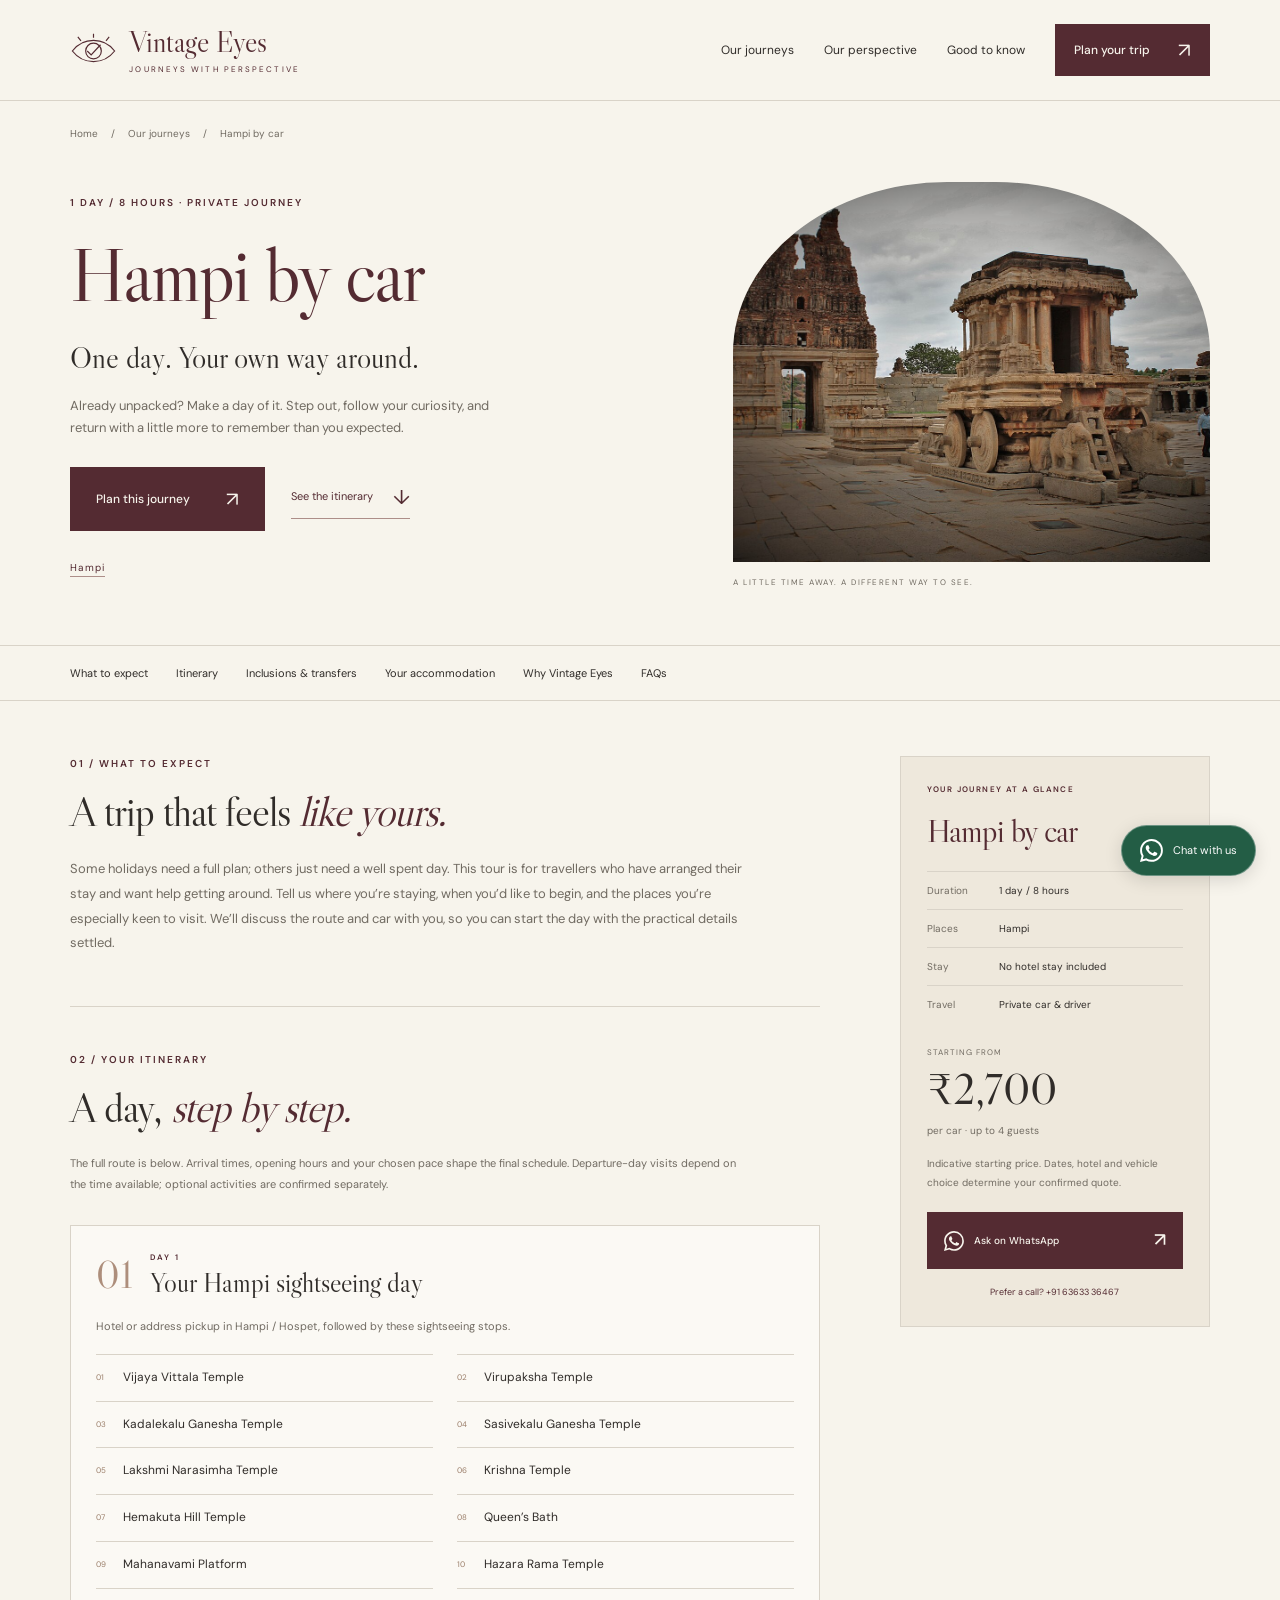
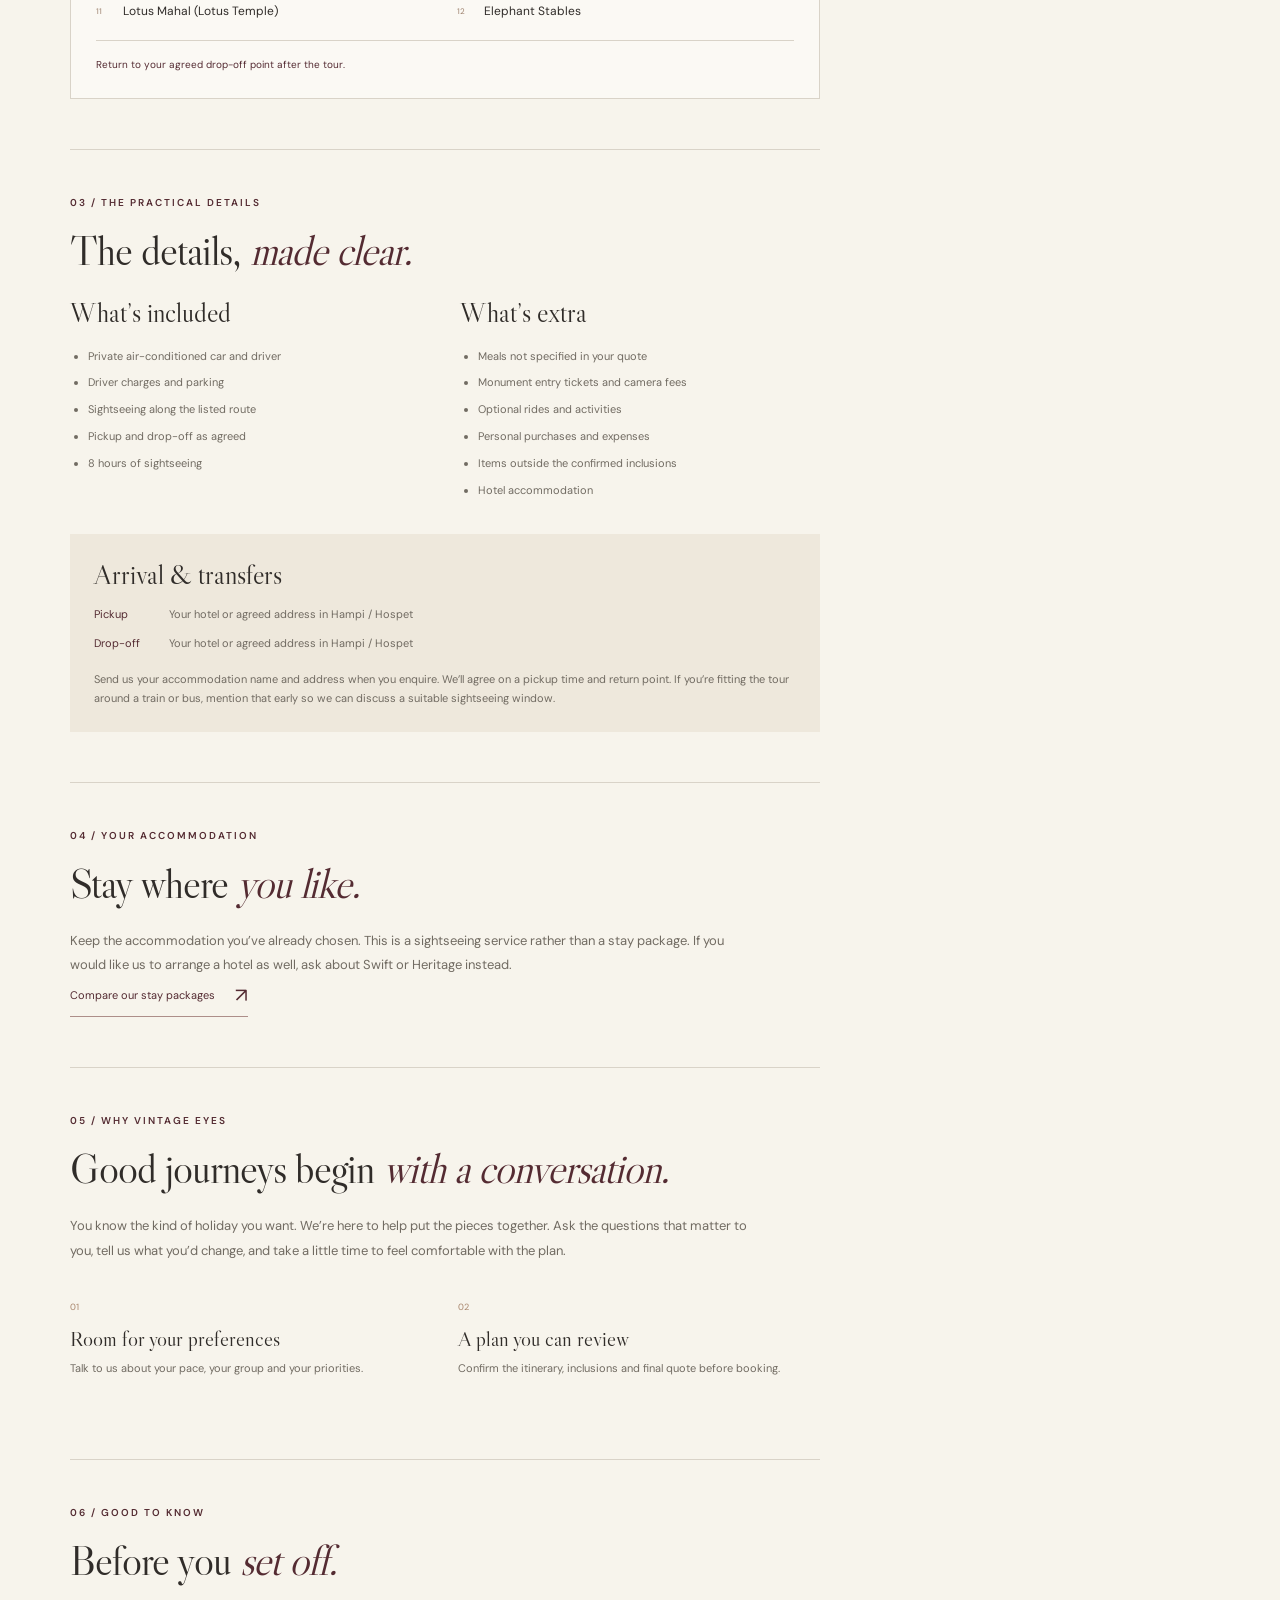
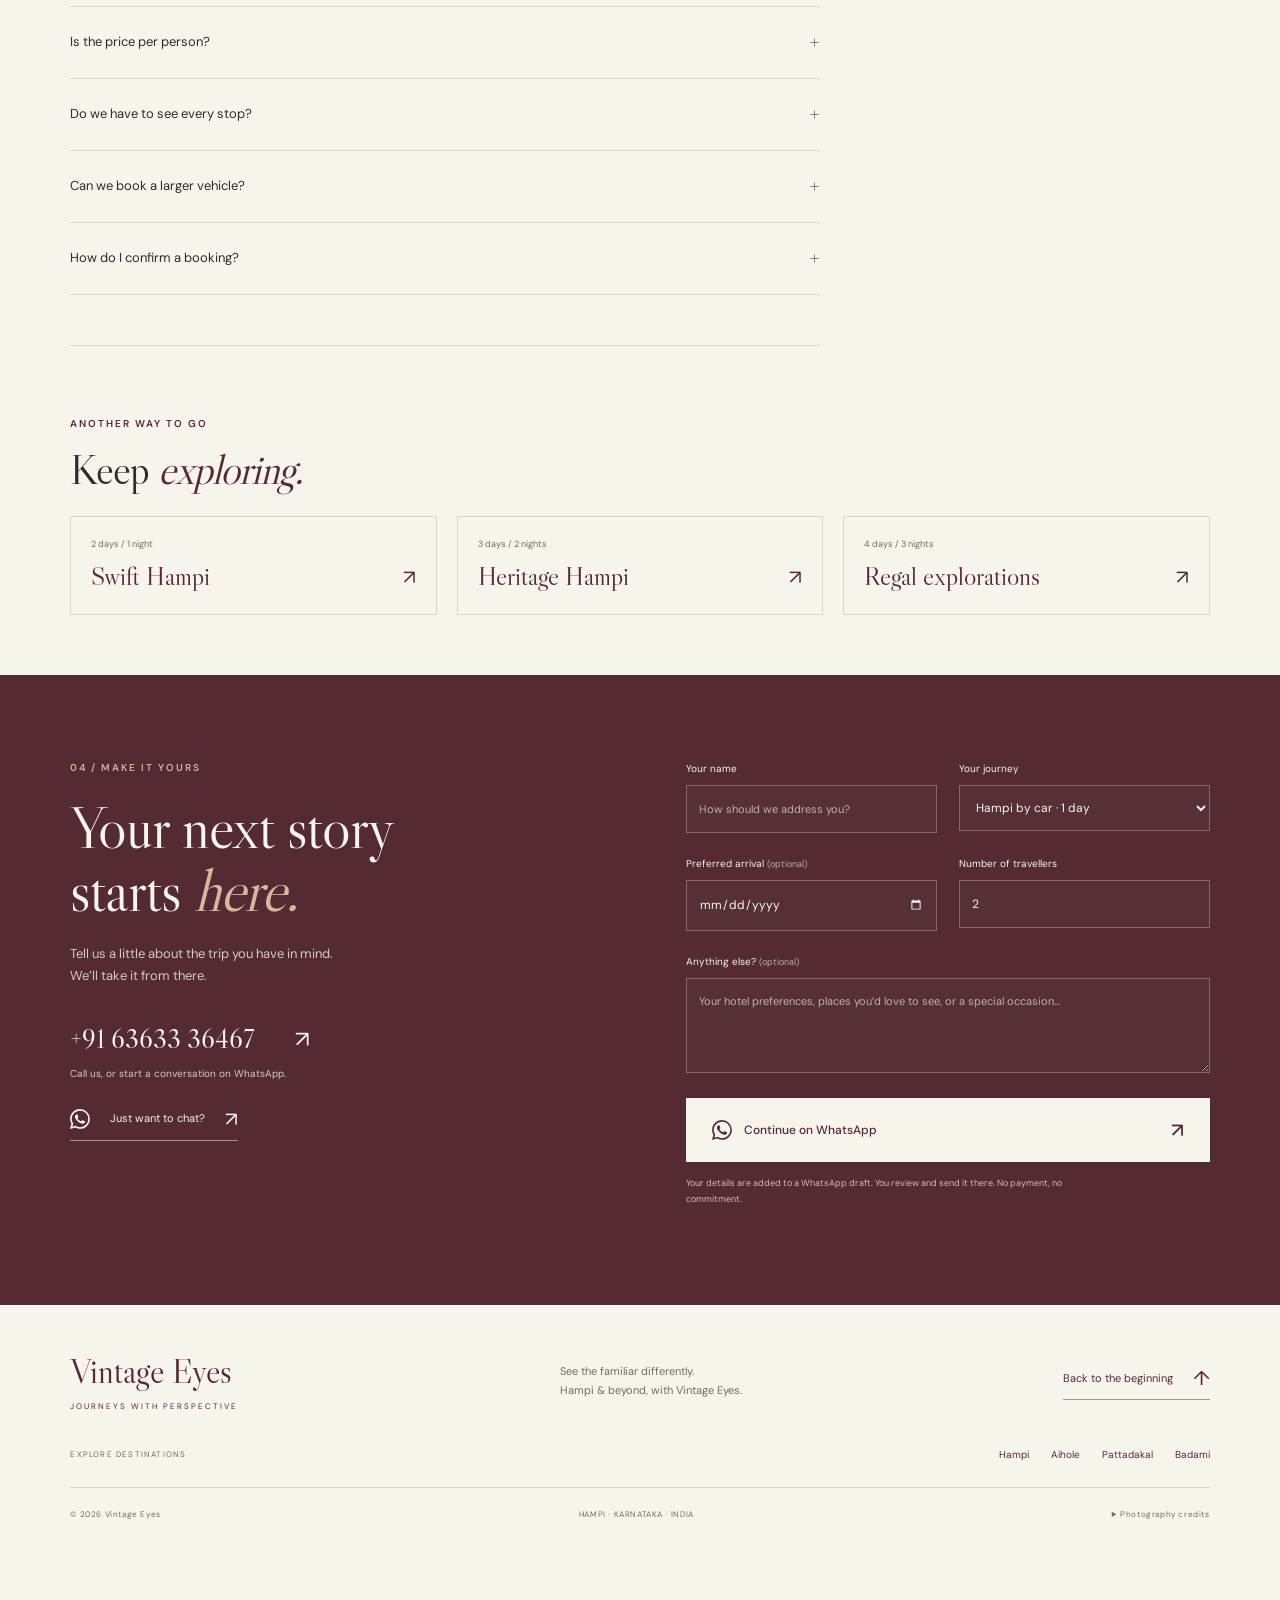
==== commit e26fa940: "Add destination guides and show relevant tours" ====
--- a/tours/hampi-sightseeing-by-car/index.html
+++ b/tours/hampi-sightseeing-by-car/index.html
@@ -26,7 +26,7 @@
   </header>
 <main id="main">
   <div class="breadcrumbs"><a href="../../">Home</a><span aria-hidden="true">/</span><a href="../../#journeys">Our journeys</a><span aria-hidden="true">/</span><span>Hampi by car</span></div>
-  <section class="tour-hero section" aria-labelledby="tour-title"><div><p class="eyebrow">1 DAY / 8 HOURS · PRIVATE JOURNEY</p><h1 id="tour-title">Hampi by car</h1><p class="tour-tagline">One day. Your own way around.</p><p class="tour-intro">Already unpacked? Make a day of it. Step out, follow your curiosity, and return with a little more to remember than you expected.</p><div class="tour-hero-actions"><a class="button" href="#plan">Plan this journey <span aria-hidden="true">↗</span></a><a class="text-link" href="#itinerary">See the itinerary <span aria-hidden="true">↓</span></a></div><p class="tour-location">Hampi</p></div><figure><img src="../../assets/images/chariot.jpg" alt="The carved stone wheels and pillars of the Stone Chariot in Hampi" width="1280" height="853" fetchpriority="high"><figcaption>A LITTLE TIME AWAY. A DIFFERENT WAY TO SEE.</figcaption></figure></section>
+  <section class="tour-hero section" aria-labelledby="tour-title"><div><p class="eyebrow">1 DAY / 8 HOURS · PRIVATE JOURNEY</p><h1 id="tour-title">Hampi by car</h1><p class="tour-tagline">One day. Your own way around.</p><p class="tour-intro">Already unpacked? Make a day of it. Step out, follow your curiosity, and return with a little more to remember than you expected.</p><div class="tour-hero-actions"><a class="button" href="#plan">Plan this journey <span aria-hidden="true">↗</span></a><a class="text-link" href="#itinerary">See the itinerary <span aria-hidden="true">↓</span></a></div><p class="tour-location"><a href="../../destinations/hampi/">Hampi</a></p></div><figure><img src="../../assets/images/chariot.jpg" alt="The carved stone wheels and pillars of the Stone Chariot in Hampi" width="1280" height="853" fetchpriority="high"><figcaption>A LITTLE TIME AWAY. A DIFFERENT WAY TO SEE.</figcaption></figure></section>
   <nav class="tour-section-nav" aria-label="On this tour page"><a href="#expect">What to expect</a><a href="#itinerary">Itinerary</a><a href="#included">Inclusions & transfers</a><a href="#stays">Your accommodation</a><a href="#why-us">Why Vintage Eyes</a><a href="#questions">FAQs</a></nav>
   <div class="tour-layout section">
     <div class="tour-content">
@@ -64,7 +64,7 @@
   <path d="M13.601 2.326A7.85 7.85 0 0 0 7.994 0C3.627 0 .068 3.558.064 7.926c0 1.399.366 2.76 1.057 3.965L0 16l4.204-1.102a7.9 7.9 0 0 0 3.79.965h.004c4.368 0 7.926-3.558 7.93-7.93A7.9 7.9 0 0 0 13.6 2.326zM7.994 14.521a6.6 6.6 0 0 1-3.356-.92l-.24-.144-2.494.654.666-2.433-.156-.251a6.56 6.56 0 0 1-1.007-3.505c0-3.626 2.957-6.584 6.591-6.584a6.56 6.56 0 0 1 4.66 1.931 6.56 6.56 0 0 1 1.928 4.66c-.004 3.639-2.961 6.592-6.592 6.592m3.615-4.934c-.197-.099-1.17-.578-1.353-.646-.182-.065-.315-.099-.445.099-.133.197-.513.646-.627.775-.114.133-.232.148-.43.05-.197-.1-.836-.308-1.592-.985-.59-.525-.985-1.175-1.103-1.372-.114-.198-.011-.304.088-.403.087-.088.197-.232.296-.346.1-.114.133-.198.198-.33.065-.134.034-.248-.015-.347-.05-.099-.445-1.076-.612-1.47-.16-.389-.323-.335-.445-.34-.114-.007-.247-.007-.38-.007a.73.73 0 0 0-.529.247c-.182.198-.691.677-.691 1.654s.71 1.916.81 2.049c.098.133 1.394 2.132 3.383 2.992.47.205.84.326 1.129.418.475.152.904.129 1.246.08.38-.058 1.171-.48 1.338-.943.164-.464.164-.86.114-.943-.049-.084-.182-.133-.38-.232"/>
 </svg><span>Open WhatsApp</span></a></div></noscript></section>
 </main>
-<footer class="site-footer"><div class="footer-top"><a class="footer-brand" href="../../">Vintage Eyes<span>JOURNEYS WITH PERSPECTIVE</span></a><p>See the familiar differently.<br>Hampi & beyond, with Vintage Eyes.</p><a href="#main" class="text-link">Back to the beginning <span aria-hidden="true">↑</span></a></div><div class="footer-bottom"><span>© <span id="year">2026</span> Vintage Eyes</span><span>HAMPI · KARNATAKA · INDIA</span><details class="credits"><summary>Photography credits</summary><p>Hemakuta Hill: <a href="https://commons.wikimedia.org/wiki/File:Hampi_-_Hemakuta_Hill,_Virupaksha_Temple.jpg" target="_blank" rel="noopener noreferrer">Ingo Mehling</a>. Stone Chariot: <a href="https://commons.wikimedia.org/wiki/File:Stone_Chariot,_Hampi_2.jpg" target="_blank" rel="noopener noreferrer">Ajayreddykalavalli</a>. Agastya Lake: <a href="https://commons.wikimedia.org/wiki/File:Agastya_Lake_with_Badami_Temples.jpg" target="_blank" rel="noopener noreferrer">Mbigul</a>. All via Wikimedia Commons, <a href="https://creativecommons.org/licenses/by-sa/4.0/" target="_blank" rel="noopener noreferrer">CC BY-SA 4.0</a>. Images resized and cropped for display; image adaptations retain the same license.</p></details></div></footer>
+<footer class="site-footer"><div class="footer-top"><a class="footer-brand" href="../../">Vintage Eyes<span>JOURNEYS WITH PERSPECTIVE</span></a><p>See the familiar differently.<br>Hampi & beyond, with Vintage Eyes.</p><a href="#main" class="text-link">Back to the beginning <span aria-hidden="true">↑</span></a></div><nav class="footer-destinations" aria-label="Explore destinations"><span>EXPLORE DESTINATIONS</span><a href="../../destinations/hampi/">Hampi</a><a href="../../destinations/aihole/">Aihole</a><a href="../../destinations/pattadakal/">Pattadakal</a><a href="../../destinations/badami/">Badami</a></nav><div class="footer-bottom"><span>© <span id="year">2026</span> Vintage Eyes</span><span>HAMPI · KARNATAKA · INDIA</span><details class="credits"><summary>Photography credits</summary><p>Hemakuta Hill: <a href="https://commons.wikimedia.org/wiki/File:Hampi_-_Hemakuta_Hill,_Virupaksha_Temple.jpg" target="_blank" rel="noopener noreferrer">Ingo Mehling</a>. Stone Chariot: <a href="https://commons.wikimedia.org/wiki/File:Stone_Chariot,_Hampi_2.jpg" target="_blank" rel="noopener noreferrer">Ajayreddykalavalli</a>. Agastya Lake: <a href="https://commons.wikimedia.org/wiki/File:Agastya_Lake_with_Badami_Temples.jpg" target="_blank" rel="noopener noreferrer">Mbigul</a>. These three images are via Wikimedia Commons, <a href="https://creativecommons.org/licenses/by-sa/4.0/" target="_blank" rel="noopener noreferrer">CC BY-SA 4.0</a>. Durga Temple: <a href="https://commons.wikimedia.org/wiki/File:Durga_Temple_in_Aihole.jpg" target="_blank" rel="noopener noreferrer">IM3847</a>, <a href="https://creativecommons.org/licenses/by-sa/4.0/" target="_blank" rel="noopener noreferrer">CC BY-SA 4.0</a>. Pattadakal: <a href="https://commons.wikimedia.org/wiki/File:Virupaksha_Temple,_Pattadakal,_Karnataka.jpg" target="_blank" rel="noopener noreferrer">Mukul Banerjee</a>, <a href="https://creativecommons.org/licenses/by-sa/3.0/" target="_blank" rel="noopener noreferrer">CC BY-SA 3.0</a>. Images resized and cropped for display; image adaptations retain the same license.</p></details></div></footer>
 <a class="floating-whatsapp" href="https://wa.me/916363336467" target="_blank" rel="noopener noreferrer" aria-label="Chat with Vintage Eyes on WhatsApp"><svg xmlns="http://www.w3.org/2000/svg" width="16" height="16" fill="currentColor" class="whatsapp-icon" aria-hidden="true" focusable="false" viewBox="0 0 16 16">
   <path d="M13.601 2.326A7.85 7.85 0 0 0 7.994 0C3.627 0 .068 3.558.064 7.926c0 1.399.366 2.76 1.057 3.965L0 16l4.204-1.102a7.9 7.9 0 0 0 3.79.965h.004c4.368 0 7.926-3.558 7.93-7.93A7.9 7.9 0 0 0 13.6 2.326zM7.994 14.521a6.6 6.6 0 0 1-3.356-.92l-.24-.144-2.494.654.666-2.433-.156-.251a6.56 6.56 0 0 1-1.007-3.505c0-3.626 2.957-6.584 6.591-6.584a6.56 6.56 0 0 1 4.66 1.931 6.56 6.56 0 0 1 1.928 4.66c-.004 3.639-2.961 6.592-6.592 6.592m3.615-4.934c-.197-.099-1.17-.578-1.353-.646-.182-.065-.315-.099-.445.099-.133.197-.513.646-.627.775-.114.133-.232.148-.43.05-.197-.1-.836-.308-1.592-.985-.59-.525-.985-1.175-1.103-1.372-.114-.198-.011-.304.088-.403.087-.088.197-.232.296-.346.1-.114.133-.198.198-.33.065-.134.034-.248-.015-.347-.05-.099-.445-1.076-.612-1.47-.16-.389-.323-.335-.445-.34-.114-.007-.247-.007-.38-.007a.73.73 0 0 0-.529.247c-.182.198-.691.677-.691 1.654s.71 1.916.81 2.049c.098.133 1.394 2.132 3.383 2.992.47.205.84.326 1.129.418.475.152.904.129 1.246.08.38-.058 1.171-.48 1.338-.943.164-.464.164-.86.114-.943-.049-.084-.182-.133-.38-.232"/>
 </svg><span>Chat with us</span></a>
--- a/assets/css/style.css
+++ b/assets/css/style.css
@@ -39,6 +39,7 @@
 .tour-intro{font-size:13px;max-width:440px;color:var(--muted)}
 .tour-hero-actions{display:flex;gap:26px;align-items:center;margin:28px 0;flex-wrap:wrap}
 .tour-location{font-size:10px;letter-spacing:1px;color:var(--wine)}
+.tour-location a{border-bottom:1px solid #ad8e89;padding-bottom:2px}
 .tour-hero figure img{width:100%;height:380px;border-radius:45% 45% 0 0}
 .tour-hero figcaption{font-size:8px;letter-spacing:1.5px;margin-top:14px;color:var(--muted)}
 .tour-section-nav{position:sticky;top:0;z-index:15;background:var(--paper);padding:18px 5.5%;border-top:1px solid var(--line);border-bottom:1px solid var(--line);gap:28px;overflow-x:auto;white-space:nowrap}
@@ -103,3 +104,46 @@
 .other-tour:hover{background:#eee8dc}
 @media(max-width:1050px){.tour-layout{grid-template-columns:minmax(0,1fr) 275px;gap:4%}.tour-section-nav{gap:20px}.stop-list{grid-template-columns:1fr}.stay-options{grid-template-columns:1fr}.stay-options article{display:grid;grid-template-columns:90px 1fr;gap:10px;align-items:center}.stay-options h3{margin:0}.stay-options p:not(.eyebrow){grid-column:2}.tour-sidebar{padding:20px}.other-tour strong{font-size:22px}}
 @media(max-width:760px){.floating-whatsapp{right:16px;bottom:16px;padding:13px}.floating-whatsapp>span{display:none}.breadcrumbs{padding:20px 6% 0;font-size:9px;gap:9px}.tour-hero{grid-template-columns:1fr;gap:30px;padding-top:30px;padding-bottom:35px}.tour-hero h1{font-size:65px;letter-spacing:-1px}.tour-tagline{font-size:28px}.tour-hero figure img{height:300px}.tour-section-nav{width:100%;padding:15px 6%;flex-wrap:nowrap;gap:22px}.tour-section-nav a{font-size:10px}.tour-layout{display:flex;flex-direction:column;padding-top:35px;gap:35px}.tour-content{width:100%}.tour-sidebar{order:-1;width:100%;position:static;display:grid;grid-template-columns:1fr 1fr;gap:0 20px;padding:22px}.tour-sidebar>.eyebrow,.tour-sidebar>h2,.tour-sidebar>.section-note,.tour-sidebar>.button,.tour-sidebar>.sidebar-call{grid-column:1/-1}.tour-sidebar h2{margin-bottom:15px}.tour-sidebar dl{grid-column:1}.sidebar-price{margin:5px 0;grid-column:2;padding-left:10px}.sidebar-price strong{font-size:38px}.tour-sidebar dl>div{grid-template-columns:1fr;gap:3px}.tour-sidebar .section-note{margin-top:14px}.tour-section h2{font-size:36px}.tour-section{padding-bottom:35px;margin-bottom:35px}.day-itinerary{padding:20px}.day-heading{gap:12px}.day-number{font-size:32px}.day-heading h3{font-size:25px}.stop-list{grid-template-columns:1fr}.included-grid{grid-template-columns:1fr;gap:25px}.transfer-details{padding:20px}.stay-options article{grid-template-columns:1fr;gap:5px}.stay-options p:not(.eyebrow){grid-column:1}.other-journeys>div{grid-template-columns:1fr;gap:12px}.other-tour strong{font-size:27px}.tour-page .plan h2{font-size:54px}}
+
+/* Destination guides and links shared across the website. */
+.destination-strip a{transition:color .2s;position:relative}
+.destination-strip a:hover{color:var(--wine);text-decoration:underline;text-underline-offset:5px;text-decoration-thickness:1px}
+.footer-destinations{display:flex;align-items:center;flex-wrap:wrap;gap:22px;padding:0 0 24px;font-size:10px;color:var(--wine)}
+.footer-destinations>span{font-size:8px;letter-spacing:1.2px;color:var(--muted);margin-right:auto}
+.footer-destinations a:hover,.footer-destinations a[aria-current="page"]{text-decoration:underline;text-underline-offset:4px}
+.destination-hero h1{font-size:clamp(68px,7vw,110px)}
+.destination-overview{display:grid;grid-template-columns:1fr 1.35fr;gap:8%;border-bottom:1px solid var(--line)}
+.destination-overview h2{margin-top:18px}
+.destination-overview>div>p{font-size:14px;line-height:1.95;color:var(--muted);max-width:650px}
+.destination-facts{display:grid;grid-template-columns:1fr 1fr;gap:25px;margin-top:30px;padding-top:22px;border-top:1px solid var(--line)}
+.destination-facts span{font-size:8px;letter-spacing:1.4px;color:#9b7f6a}
+.destination-facts p{font-size:11px;color:var(--wine);margin-top:7px}
+.destination-highlights h2,.destination-visit h2,.destination-related h2{margin:18px 0 30px;font-size:48px}
+.destination-highlight-grid{display:grid;grid-template-columns:1fr 1fr;gap:24px}
+.destination-highlight{border:1px solid var(--line);padding:30px;background:#fbf9f4}
+.destination-highlight>.eyebrow{color:#ad8e7b;font-size:11px}
+.destination-highlight h3{font:30px/1.2 var(--serif);margin:18px 0 14px;color:var(--wine)}
+.destination-highlight p{font-size:12px;color:var(--muted);max-width:470px;line-height:1.9}
+.destination-visit{background:#eee8dc;max-width:none}
+.destination-visit-grid{display:grid;grid-template-columns:repeat(3,1fr);gap:35px}
+.destination-visit-grid h3{font:28px var(--serif);margin-bottom:15px}
+.destination-visit-grid p{font-size:12px;color:var(--muted);line-height:1.9}
+.destination-visit>.section-note{margin-top:30px}
+.destination-sources{font-size:9px;color:var(--muted);margin-top:15px;line-height:1.9}
+.destination-sources a{text-decoration:underline;text-underline-offset:2px}
+.destination-tours .section-note{margin-bottom:26px}
+.destination-tours .circuit-note{background:#eee8dc;border-left:2px solid #ad8e89;padding:14px 18px;font-size:11px;max-width:800px}
+.destination-tours .single-tour{grid-template-columns:1fr}
+.single-tour .tour-card{display:grid;grid-template-columns:1.1fr 1fr}
+.single-tour .tour-image img{height:100%;min-height:315px;max-height:430px}
+.single-tour .tour-body{padding:35px}
+.destination-related{border-top:1px solid var(--line)}
+.destination-related>div{display:grid;grid-template-columns:repeat(3,1fr);gap:25px}
+.destination-related-card img{width:100%;height:210px;transition:opacity .2s}
+.destination-related-card:hover img{opacity:.85}
+.destination-related-card>div{display:flex;justify-content:space-between;align-items:center;margin-top:15px;gap:15px;color:var(--wine)}
+.destination-related-card h3{font:32px var(--serif)}
+.destination-related-card>div>span{font-size:23px}
+.destination-related-card>p{font-size:10px;color:var(--muted);margin-top:7px}
+@media(max-width:1000px){.destination-visit-grid{gap:25px}.destination-related-card img{height:170px}.single-tour .tour-body{padding:25px}}
+@media(max-width:760px){.footer-destinations{gap:16px;justify-content:flex-start;font-size:10px}.footer-destinations>span{width:100%;margin-right:0}.destination-hero h1{font-size:72px;overflow-wrap:break-word}.destination-overview{grid-template-columns:1fr;gap:25px}.destination-overview h2{font-size:46px}.destination-overview>div>p{font-size:13px}.destination-facts{gap:20px}.destination-highlights h2,.destination-visit h2,.destination-related h2{font-size:40px}.destination-highlight-grid,.destination-visit-grid,.destination-related>div{grid-template-columns:1fr;gap:20px}.destination-highlight{padding:25px}.destination-highlight h3{font-size:29px}.destination-visit-grid{gap:28px}.single-tour .tour-card{display:block}.single-tour .tour-image img{min-height:0;height:280px}.destination-related-card img{height:240px}.destination-related-card h3{font-size:33px}.destination-page .plan h2{font-size:50px}}
